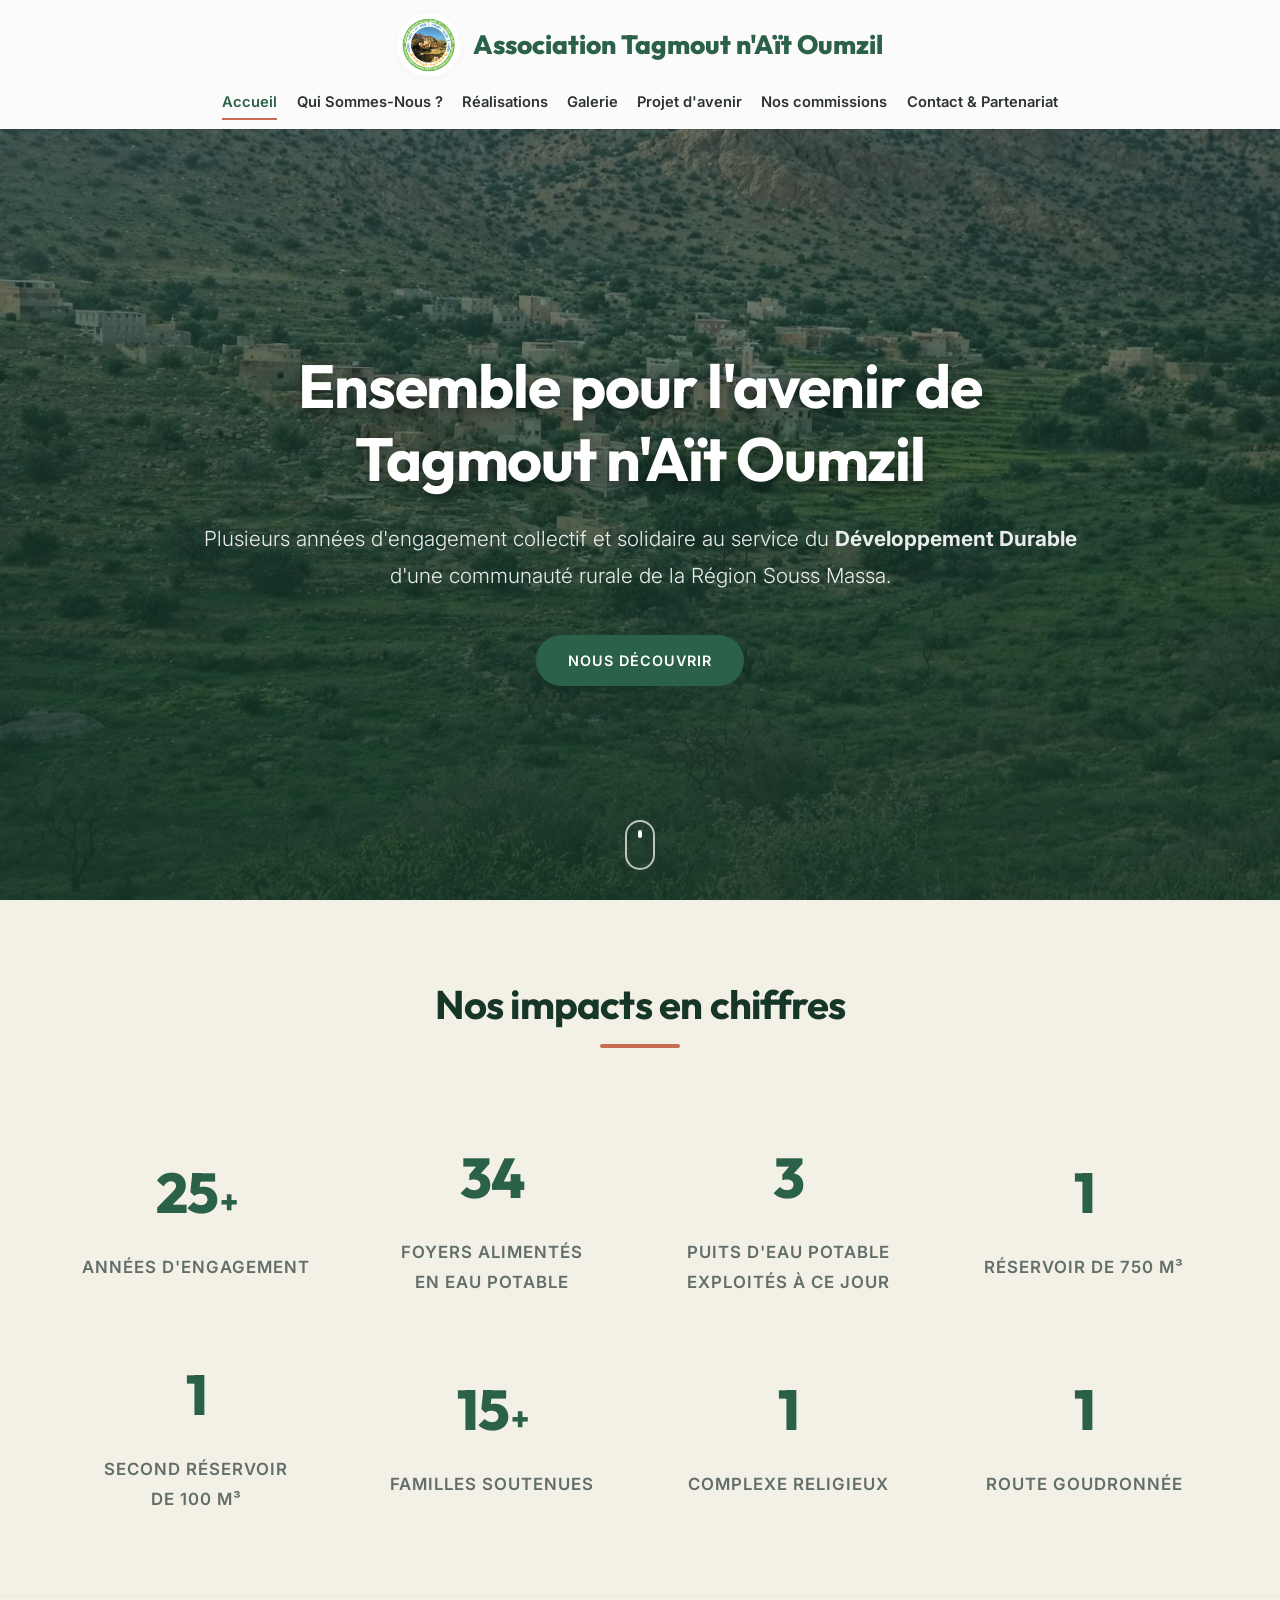
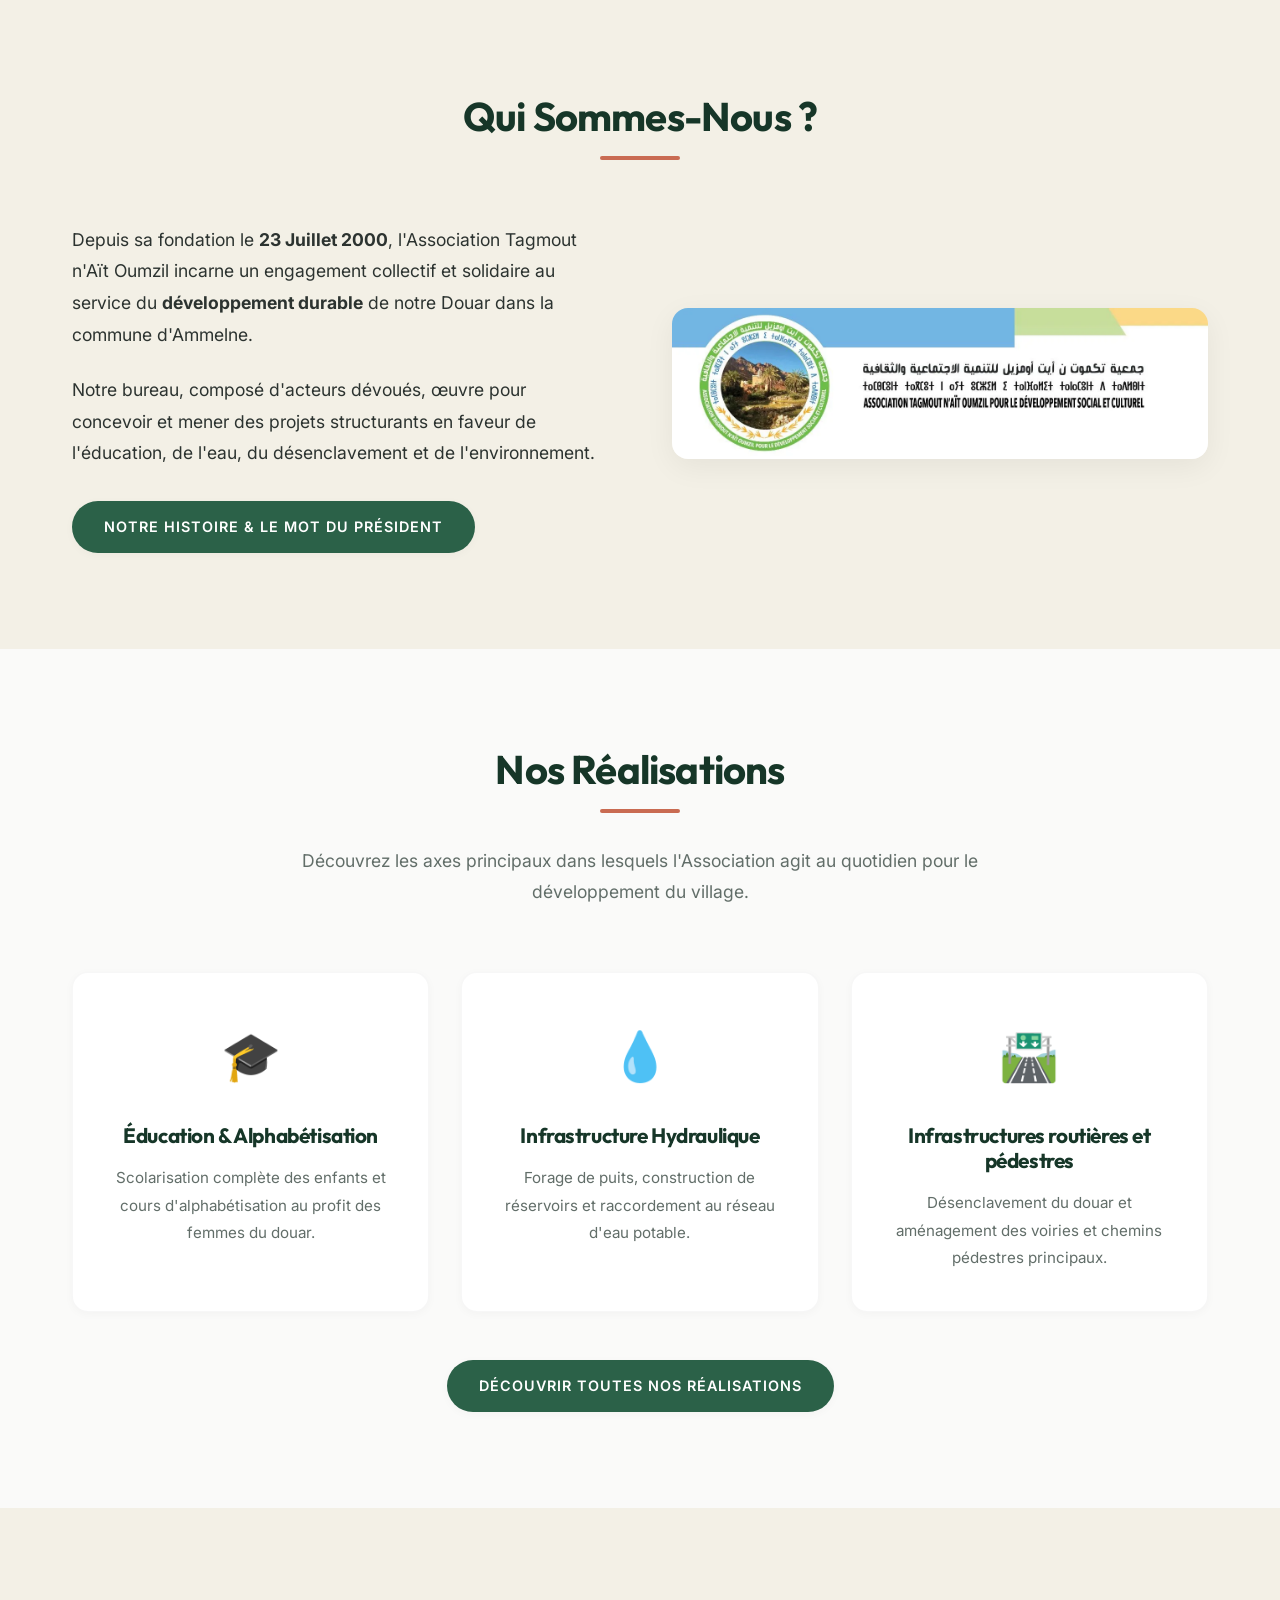
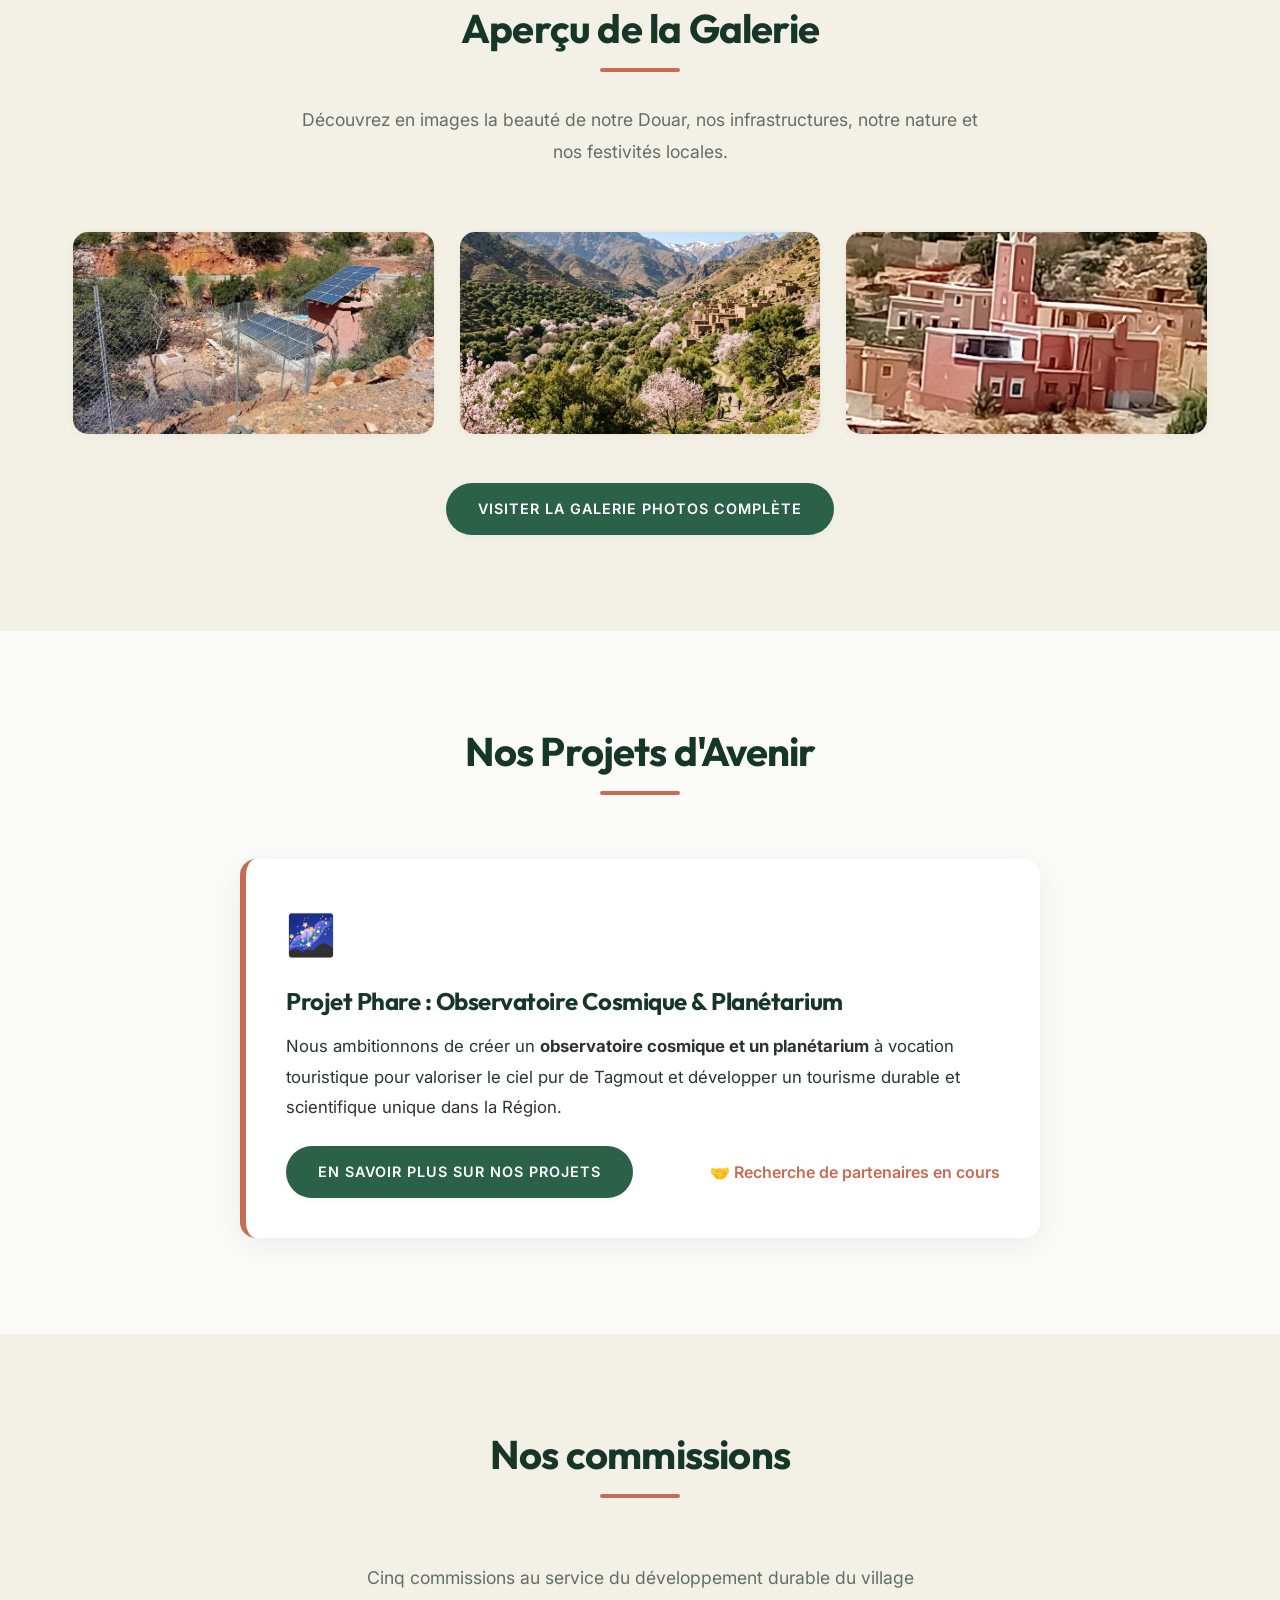
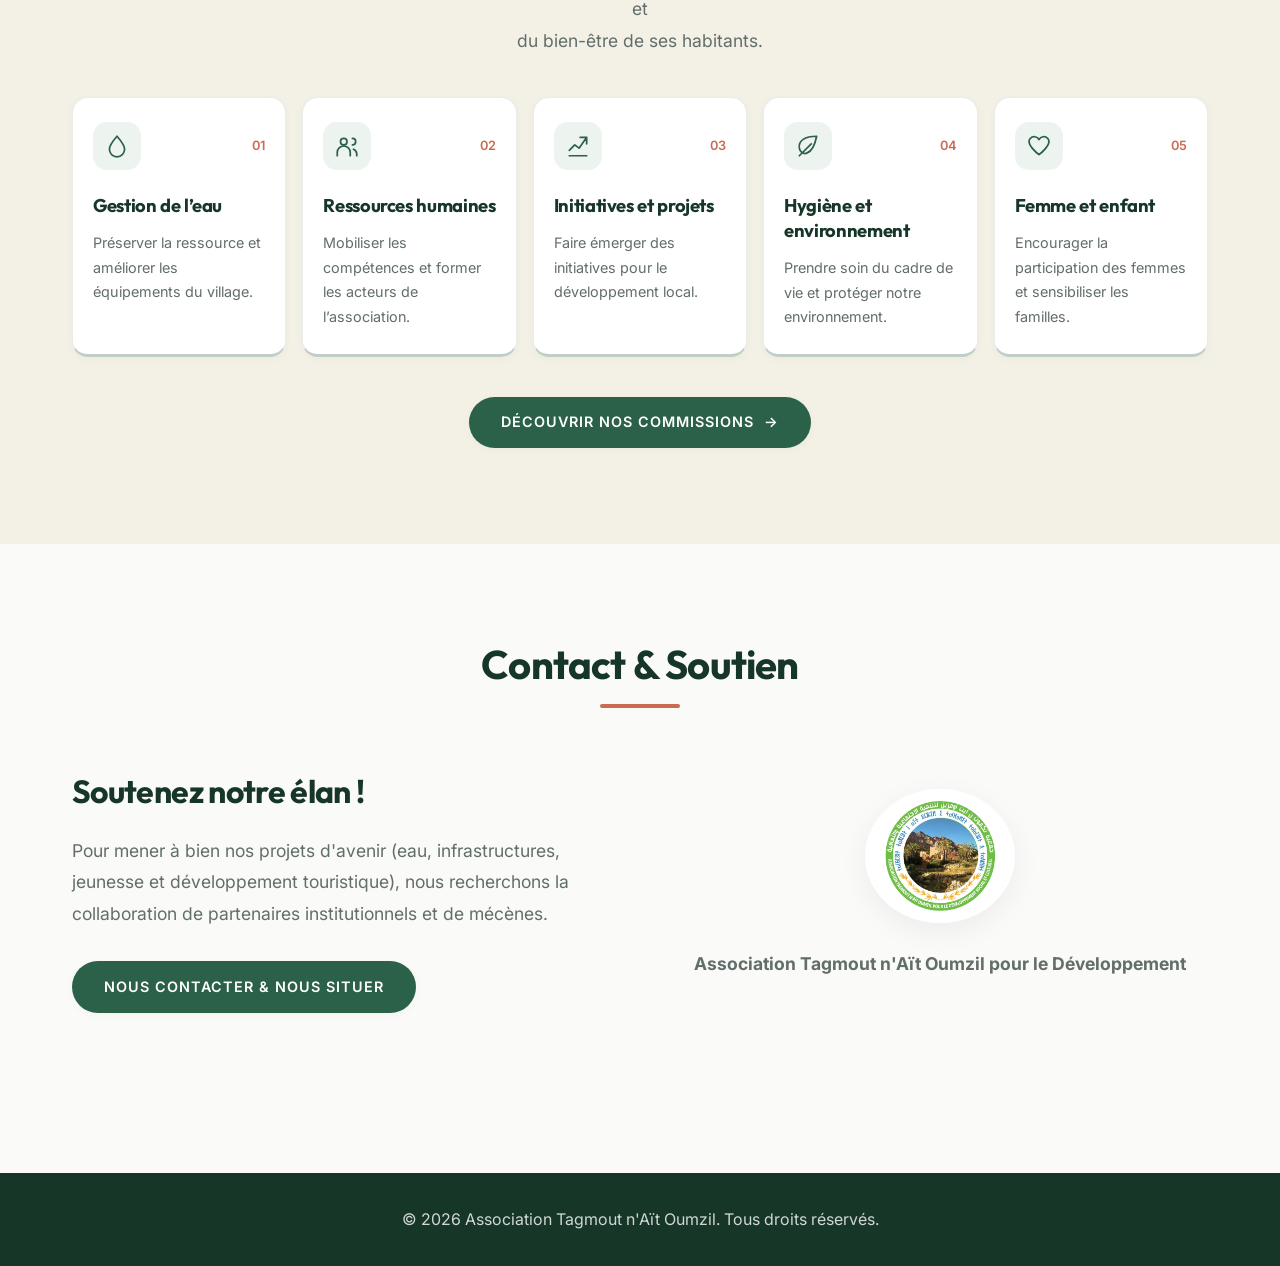
==== index.html @ 01a397a3 "fix: ajuster l'en-tete et corriger les contenus du site" ====
<!DOCTYPE html>
<html lang="fr">
<head>
    <meta charset="UTF-8">
    <meta name="viewport" content="width=device-width, initial-scale=1.0">
    <title>Association Tagmout n'Aït Oumzil - Accueil</title>
    <meta name="description" content="Site officiel de l'Association Tagmout n'Aït Oumzil, dédiée au développement durable, à la solidarité et à l'avenir de notre communauté rurale à Ammelne.">
    <!-- Google Fonts -->
    <link rel="preconnect" href="https://fonts.googleapis.com">
    <link rel="preconnect" href="https://fonts.gstatic.com" crossorigin>
    <link href="https://fonts.googleapis.com/css2?family=Inter:wght@300;400;600;800&family=Outfit:wght@400;700;900&display=swap" rel="stylesheet">
    <!-- Main Stylesheet -->
    <link rel="stylesheet" href="styles.css?v=2.9">
</head>
<body>
    <!-- Navbar -->
    <nav id="navbar">
        <div class="nav-container">
            <a href="index.html" class="logo">
                <img src="images/logo.webp" alt="Logo Association Tagmout n'Aït Oumzil">
                <span>Association Tagmout n'Aït Oumzil</span>
            </a>
            <button type="button" class="menu-toggle" id="mobile-menu" aria-label="Ouvrir le menu" aria-expanded="false" aria-controls="navigation-principale">
                <span class="bar"></span>
                <span class="bar"></span>
                <span class="bar"></span>
            </button>
            <ul class="nav-menu" id="navigation-principale">
                <li><a href="index.html" class="nav-links">Accueil</a></li>
                <li><a href="qui-sommes-nous.html" class="nav-links">Qui Sommes-Nous ?</a></li>
                <li><a href="realisations.html" class="nav-links">Réalisations</a></li>
                <li><a href="galerie.html" class="nav-links">Galerie</a></li>
                <li><a href="projets-d-avenir.html" class="nav-links">Projet d'avenir</a></li>
                <li><a href="commissions-thematiques.html" class="nav-links">Nos commissions</a></li>
                <li><a href="contact.html" class="nav-links">Contact & Partenariat</a></li>
            </ul>
        </div>
    </nav>

    <!-- Hero Section -->
    <header id="accueil" class="hero">
        <div class="hero-bg"></div>
        <div class="hero-overlay"></div>
        <div class="hero-content">
            <h1 class="animate-title">Ensemble pour l'avenir de Tagmout n'Aït Oumzil</h1>
            <p class="hero-subtitle animate-subtitle">Plusieurs années d'engagement collectif et solidaire au service du <strong>Développement Durable</strong> d'une communauté rurale de la Région Souss Massa.</p>
            <div class="hero-buttons animate-btn">
                <a href="qui-sommes-nous.html" class="btn btn-primary btn-glow">Nous Découvrir</a>
            </div>
        </div>
        <div class="scroll-indicator">
            <div class="mouse">
                <div class="wheel"></div>
            </div>
        </div>
    </header>

    <!-- Chiffres Clés Section -->
    <section id="chiffres-cles" class="stats-section">
        <div class="container stats-container">
            <div class="section-title" style="width: 100%; margin-bottom: 2rem;">
                <h2>Nos impacts en chiffres</h2>
                <div class="underline"></div>
            </div>
            <div class="stat-item scroll-reveal">
                <div class="stat-number"><span class="counter" data-target="25">0</span><span class="stat-suffix">+</span></div>
                <p>Années d'engagement</p>
            </div>
            <div class="stat-item scroll-reveal" style="transition-delay: 0.1s;">
                <div class="stat-number"><span class="counter" data-target="34">0</span></div>
                <p>Foyers&nbsp;alimentés<br>en&nbsp;eau&nbsp;potable</p>
            </div>
            <div class="stat-item scroll-reveal" style="transition-delay: 0.2s;">
                <div class="stat-number"><span class="counter" data-target="3">0</span></div>
                <p>Puits d'eau potable<br>exploités à ce jour</p>
            </div>
            <div class="stat-item scroll-reveal" style="transition-delay: 0.3s;">
                <div class="stat-number"><span class="counter" data-target="1">0</span></div>
                <p>Réservoir de 750 m³</p>
            </div>
            <div class="stat-item scroll-reveal" style="transition-delay: 0.35s;">
                <div class="stat-number"><span class="counter" data-target="1">0</span></div>
                <p>Second réservoir<br>de 100 m³</p>
            </div>
            <div class="stat-item scroll-reveal" style="transition-delay: 0.4s;">
                <div class="stat-number"><span class="counter" data-target="15">0</span><span class="stat-suffix">+</span></div>
                <p>Familles soutenues</p>
            </div>
            <div class="stat-item scroll-reveal" style="transition-delay: 0.5s;">
                <div class="stat-number"><span class="counter" data-target="1">0</span></div>
                <p>Complexe religieux</p>
            </div>
            <div class="stat-item scroll-reveal" style="transition-delay: 0.6s;">
                <div class="stat-number"><span class="counter" data-target="1">0</span></div>
                <p>Route goudronnée</p>
            </div>
        </div>
    </section>

    <!-- Aperçu Qui Sommes-Nous -->
    <section class="section light-bg">
        <div class="container">
            <div class="section-title">
                <h2>Qui Sommes-Nous ?</h2>
                <div class="underline"></div>
            </div>
            <div class="about-grid">
                <div class="about-text scroll-reveal">
                    <p>Depuis sa fondation le <strong>23 Juillet 2000</strong>, l'Association Tagmout n'Aït Oumzil incarne un engagement collectif et solidaire au service du <strong>développement durable</strong> de notre Douar dans la commune d'Ammelne.</p>
                    <p>Notre bureau, composé d'acteurs dévoués, œuvre pour concevoir et mener des projets structurants en faveur de l'éducation, de l'eau, du désenclavement et de l'environnement.</p>
                    <div style="margin-top: 2rem;">
                        <a href="qui-sommes-nous.html" class="btn btn-primary">Notre histoire & Le Mot du Président</a>
                    </div>
                </div>
                <div class="about-image scroll-reveal">
                    <img src="images/banniere.webp" alt="Bannière de l'association Tagmout" class="floating-img">
                </div>
            </div>
        </div>
    </section>

    <!-- Aperçu Réalisations -->
    <section class="section">
        <div class="container">
            <div class="section-title">
                <h2>Nos Réalisations</h2>
                <div class="underline"></div>
            </div>
            <p class="section-subtitle">Découvrez les axes principaux dans lesquels l'Association agit au quotidien pour le développement du village.</p>
            
            <div class="cards-grid">
                <div class="card scroll-reveal">
                    <div class="card-icon">🎓</div>
                    <h3>Éducation & Alphabétisation</h3>
                    <p>Scolarisation complète des enfants et cours d'alphabétisation au profit des femmes du douar.</p>
                </div>
                <div class="card scroll-reveal">
                    <div class="card-icon">💧</div>
                    <h3>Infrastructure Hydraulique</h3>
                    <p>Forage de puits, construction de réservoirs et raccordement au réseau d'eau potable.</p>
                </div>
                <div class="card scroll-reveal">
                    <div class="card-icon">🛣️</div>
                    <h3>Infrastructures routières et pédestres</h3>
                    <p>Désenclavement du douar et aménagement des voiries et chemins pédestres principaux.</p>
                </div>
            </div>
            
            <div style="text-align: center; margin-top: 3rem;" class="scroll-reveal">
                <a href="realisations.html" class="btn btn-primary">Découvrir toutes nos réalisations</a>
            </div>
        </div>
    </section>

    <!-- Aperçu Galerie -->
    <section class="section light-bg">
        <div class="container">
            <div class="section-title">
                <h2>Aperçu de la Galerie</h2>
                <div class="underline"></div>
            </div>
            <p class="section-subtitle">Découvrez en images la beauté de notre Douar, nos infrastructures, notre nature et nos festivités locales.</p>
            
            <div style="display: grid; grid-template-columns: repeat(auto-fit, minmax(280px, 1fr)); gap: 1.5rem; margin-bottom: 3rem;">
                <div class="gallery-item scroll-reveal" style="border-radius: var(--border-radius); overflow: hidden; aspect-ratio: 16/9; box-shadow: var(--shadow-sm);">
                    <img src="images/galerie-web/eau/Projet Eau Potable Tizirte/installation-eau-panneaux-solaires-vue-ensemble.jpeg.webp" alt="Installation d’eau et panneaux solaires de Tagmout" style="width: 100%; height: 100%; object-fit: cover;">
                </div>
                <div class="gallery-item scroll-reveal" style="border-radius: var(--border-radius); overflow: hidden; aspect-ratio: 16/9; box-shadow: var(--shadow-sm); transition-delay: 0.1s;">
                    <img src="images/galerie/environnement/1.webp" alt="Plantations" style="width: 100%; height: 100%; object-fit: cover;">
                </div>
                <div class="gallery-item scroll-reveal" style="border-radius: var(--border-radius); overflow: hidden; aspect-ratio: 16/9; box-shadow: var(--shadow-sm); transition-delay: 0.2s;">
                    <img src="images/galerie/religion/Mosquee%20face%201.jpeg" alt="Mosquée" style="width: 100%; height: 100%; object-fit: cover;">
                </div>
            </div>

            <div style="text-align: center;" class="scroll-reveal">
                <a href="galerie.html" class="btn btn-primary">Visiter la galerie photos complète</a>
            </div>
        </div>
    </section>

    <!-- Aperçu Projets d'Avenir -->
    <section class="section">
        <div class="container">
            <div class="section-title">
                <h2>Nos Projets d'Avenir</h2>
                <div class="underline"></div>
            </div>
            
            <!-- Observatoire Highlight -->
            <div class="observatory-card scroll-reveal" style="max-width: 800px; margin: 0 auto; background: var(--white); border-radius: var(--border-radius); padding: 2.5rem; box-shadow: var(--shadow-md); border-left: 6px solid var(--secondary); text-align: left;">
                <div style="font-size: 2.5rem; margin-bottom: 1rem;">🌌</div>
                <h3 style="font-size: 1.5rem; color: var(--primary-dark); margin-bottom: 1rem; font-family: var(--font-heading);">Projet Phare : Observatoire Cosmique & Planétarium</h3>
                <p style="font-size: 1.05rem; line-height: 1.8; color: var(--text-main); margin-bottom: 1.5rem;">
                    Nous ambitionnons de créer un <strong>observatoire cosmique et un planétarium</strong> à vocation touristique pour valoriser le ciel pur de Tagmout et développer un tourisme durable et scientifique unique dans la Région.
                </p>
                <div style="display: flex; justify-content: space-between; align-items: center; flex-wrap: wrap; gap: 1rem;">
                    <a href="projets-d-avenir.html" class="btn btn-primary">En savoir plus sur nos projets</a>
                    <span style="font-weight: 600; color: var(--secondary); display: flex; align-items: center; gap: 0.3rem;">🤝 Recherche de partenaires en cours</span>
                </div>
            </div>
        </div>
    </section>

    <!-- Aperçu des commissions -->
    <section class="section light-bg" id="nos-commissions">
        <div class="container">
            <div class="section-title">
                <h2>Nos commissions</h2>
                <div class="underline"></div>
            </div>
            <p class="section-subtitle commissions-intro">Cinq commissions au service du développement durable du village<br>et<br>du bien-être de ses habitants.</p>
            <ul class="commissions-grid">
                <li class="commission-card">
                    <div class="commission-card-top"><span class="commission-icon"><svg viewBox="0 0 24 24" fill="none" stroke="currentColor" stroke-width="1.6" stroke-linecap="round" stroke-linejoin="round" aria-hidden="true"><path d="M12 3S5 11 5 15a7 7 0 0 0 14 0c0-4-7-12-7-12Z"/></svg></span><span class="commission-number" aria-hidden="true">01</span></div>
                    <h3>Gestion de l’eau</h3>
                    <p>Préserver la ressource et améliorer les équipements du village.</p>
                </li>
                <li class="commission-card">
                    <div class="commission-card-top"><span class="commission-icon"><svg viewBox="0 0 24 24" fill="none" stroke="currentColor" stroke-width="1.6" stroke-linecap="round" stroke-linejoin="round" aria-hidden="true"><path d="M9 5a3 3 0 1 0 0 6 3 3 0 0 0 0-6ZM3 21v-3a6 6 0 0 1 12 0v3M17 5a3 3 0 0 1 0 6M18 15a5 5 0 0 1 3 4v2"/></svg></span><span class="commission-number" aria-hidden="true">02</span></div>
                    <h3>Ressources humaines</h3>
                    <p>Mobiliser les compétences et former les acteurs de l’association.</p>
                </li>
                <li class="commission-card">
                    <div class="commission-card-top"><span class="commission-icon"><svg viewBox="0 0 24 24" fill="none" stroke="currentColor" stroke-width="1.6" stroke-linecap="round" stroke-linejoin="round" aria-hidden="true"><path d="m4 16 5-5 4 3 7-10M14 4h6v6M4 21h16"/></svg></span><span class="commission-number" aria-hidden="true">03</span></div>
                    <h3>Initiatives et projets</h3>
                    <p>Faire émerger des initiatives pour le développement local.</p>
                </li>
                <li class="commission-card">
                    <div class="commission-card-top"><span class="commission-icon"><svg viewBox="0 0 24 24" fill="none" stroke="currentColor" stroke-width="1.6" stroke-linecap="round" stroke-linejoin="round" aria-hidden="true"><path d="M20 3C9 3 3 7 4 14s12 9 16-11ZM4 21 15 10"/></svg></span><span class="commission-number" aria-hidden="true">04</span></div>
                    <h3>Hygiène et environnement</h3>
                    <p>Prendre soin du cadre de vie et protéger notre environnement.</p>
                </li>
                <li class="commission-card">
                    <div class="commission-card-top"><span class="commission-icon"><svg viewBox="0 0 24 24" fill="none" stroke="currentColor" stroke-width="1.6" stroke-linecap="round" stroke-linejoin="round" aria-hidden="true"><path d="M20 5a5 5 0 0 0-8 1 5 5 0 0 0-8-1c-5 5 8 15 8 15S25 10 20 5Z"/></svg></span><span class="commission-number" aria-hidden="true">05</span></div>
                    <h3>Femme et enfant</h3>
                    <p>Encourager la participation des femmes et sensibiliser les familles.</p>
                </li>
            </ul>
            <div class="commissions-action">
                <a href="commissions-thematiques.html" class="btn btn-primary">Découvrir nos commissions <span aria-hidden="true">&nbsp;→</span></a>
            </div>
        </div>
    </section>

    <!-- Appel aux Partenaires / Contact Section -->
    <section class="section">
        <div class="container">
            <div class="section-title">
                <h2>Contact & Soutien</h2>
                <div class="underline"></div>
            </div>
            <div class="contact-grid">
                <div class="contact-message scroll-reveal">
                    <h3>Soutenez notre élan !</h3>
                    <p>Pour mener à bien nos projets d'avenir (eau, infrastructures, jeunesse et développement touristique), nous recherchons la collaboration de partenaires institutionnels et de mécènes.</p>
                    <div style="margin-top: 2rem;">
                        <a href="contact.html" class="btn btn-primary">Nous Contacter & Nous Situer</a>
                    </div>
                </div>
                <div class="contact-message scroll-reveal" style="text-align: center;">
                    <img src="images/logo.webp" alt="Logo" style="max-width: 150px; border-radius: 50%; box-shadow: var(--shadow-md); margin-bottom: 1rem;">
                    <p><strong>Association Tagmout n'Aït Oumzil pour le Développement</strong></p>
                </div>
            </div>
        </div>
    </section>

    <!-- Footer -->
    <footer>
        <div class="container">
            <p>&copy; 2026 Association Tagmout n'Aït Oumzil. Tous droits réservés.</p>
        </div>
    </footer>

    <script src="script.js?v=2.6"></script>
</body>
</html>
---- styles.css ----
/* 
   =============================================
   VARIABLES & GLOBAL STYLES
   =============================================
*/
:root {
    /* Color Palette - Elegant & Earthy */
    --primary: #2b6148;      /* Deep Forest Green */
    --primary-light: #3d8664;
    --primary-dark: #163628;
    --secondary: #c96b52;    /* Refined Terracotta */
    --accent: #dcb375;       /* Muted Gold */
    --bg-color: #fafaf9;     /* Warm, very light gray */
    --bg-light: #f3f0e6;     /* Sophisticated beige */
    --text-main: #2c3330;    /* Dark charcoal */
    --text-muted: #626e69;
    --white: #ffffff;
    
    /* Typography */
    --font-heading: 'Outfit', sans-serif;
    --font-body: 'Inter', sans-serif;
    
    /* Elegant Effects */
    --shadow-sm: 0 2px 10px rgba(0, 0, 0, 0.03);
    --shadow-md: 0 8px 30px rgba(0, 0, 0, 0.06);
    --shadow-lg: 0 15px 40px rgba(0, 0, 0, 0.08);
    --transition: all 0.4s cubic-bezier(0.25, 1, 0.5, 1);
    --border-radius: 16px;
}

* {
    margin: 0;
    padding: 0;
    box-sizing: border-box;
}

html {
    scroll-behavior: smooth;
    font-size: 16px;
}

body {
    font-family: var(--font-body);
    background-color: var(--bg-color);
    color: var(--text-main);
    line-height: 1.8;
    overflow-x: hidden;
}

h1, h2, h3, h4, h5, h6 {
    font-family: var(--font-heading);
    font-weight: 700;
    line-height: 1.2;
    color: var(--primary-dark);
    letter-spacing: -0.02em;
}

a {
    text-decoration: none;
    color: inherit;
}

ul {
    list-style: none;
}

.container {
    max-width: 1200px;
    margin: 0 auto;
    padding: 0 2rem;
}

/* 
   =============================================
   BUTTONS
   =============================================
*/
.btn {
    display: inline-block;
    padding: 0.8rem 2rem;
    border-radius: 50px;
    font-weight: 600;
    text-transform: uppercase;
    letter-spacing: 1px;
    font-size: 0.9rem;
    transition: var(--transition);
    cursor: pointer;
    border: none;
}

.btn-primary {
    background-color: var(--primary);
    color: var(--white);
    box-shadow: var(--shadow-sm);
}

.btn-primary:hover {
    background-color: var(--primary-dark);
    transform: translateY(-2px);
    box-shadow: var(--shadow-md);
}

/* 
   =============================================
   NAVIGATION
   =============================================
*/
#navbar {
    position: fixed;
    top: 0;
    width: 100%;
    background-color: rgba(255, 255, 255, 0.98);
    backdrop-filter: blur(10px);
    -webkit-backdrop-filter: blur(10px);
    z-index: 1000;
    box-shadow: 0 4px 20px rgba(0, 0, 0, 0.05);
    transition: var(--transition);
}

.nav-container {
    max-width: 1400px;
    margin: 0 auto;
    padding: 0.8rem 2rem;
    display: flex;
    justify-content: space-between;
    align-items: center;
}

.logo {
    display: flex;
    align-items: center;
    gap: 0.8rem;
    font-family: var(--font-heading);
    font-size: 1.15rem;
    font-weight: 800;
    color: var(--primary);
    white-space: nowrap;
    text-decoration: none;
}

.logo span {
    white-space: nowrap;
}

.logo img {
    height: 48px;
    width: 48px;
    border-radius: 50%;
    object-fit: cover;
    box-shadow: var(--shadow-sm);
    transition: var(--transition);
    flex-shrink: 0;
}

.logo img:hover {
    transform: scale(1.05);
}

.nav-menu {
    display: flex;
    align-items: center;
    gap: 1.2rem;
    list-style: none;
}

.nav-links {
    font-weight: 600;
    font-size: 0.92rem;
    color: var(--text-main);
    transition: var(--transition);
    position: relative;
    white-space: nowrap;
    padding: 0.3rem 0;
}

.nav-links::after {
    content: '';
    position: absolute;
    width: 0;
    height: 2px;
    bottom: -4px;
    left: 0;
    background-color: var(--secondary);
    transition: var(--transition);
}

.nav-links:hover {
    color: var(--primary);
}

.nav-links:hover::after {
    width: 100%;
}

.menu-toggle {
    background: transparent;
    border: 0;
    padding: 10px;
    flex-shrink: 0;
    display: none;
    flex-direction: column;
    cursor: pointer;
    gap: 5px;
}

.menu-toggle:focus-visible {
    outline: 3px solid var(--primary);
    outline-offset: 3px;
}

.filter-btn[hidden] {
    display: none;
}

.gallery-empty {
    color: var(--white);
    padding: 2rem;
    text-align: center;
}

.bar {
    width: 25px;
    height: 3px;
    background-color: var(--primary-dark);
    transition: var(--transition);
}

/* 
   =============================================
   HERO SECTION
   =============================================
*/
.hero {
    position: relative;
    height: 100vh;
    min-height: 700px;
    display: flex;
    align-items: center;
    justify-content: center;
    text-align: center;
    padding: 0 2rem;
    overflow: hidden;
}

.hero-bg {
    position: absolute;
    top: 0; left: 0; right: 0; bottom: 0;
    background-image: url('images/photos.webp');
    background-size: cover;
    background-position: center;
    background-attachment: fixed;
    z-index: 0;
    transform: scale(1.05);
}

.hero-overlay {
    position: absolute;
    top: 0; left: 0; right: 0; bottom: 0;
    background: linear-gradient(180deg, rgba(22, 54, 40, 0.5) 0%, rgba(22, 54, 40, 0.85) 100%);
    z-index: 1;
}

.hero-content {
    position: relative;
    z-index: 2;
    max-width: 900px;
    color: var(--white);
    padding-top: 50px;
}

.animate-title {
    font-size: 3.8rem;
    color: var(--white);
    margin-bottom: 1.5rem;
    text-shadow: 0 5px 15px rgba(0,0,0,0.5);
    opacity: 0;
    animation: fadeInUp 1s ease 0.2s forwards;
}

.animate-subtitle {
    font-size: 1.3rem;
    margin-bottom: 2.5rem;
    color: rgba(255,255,255,0.9);
    font-weight: 300;
    opacity: 0;
    animation: fadeInUp 1s ease 0.5s forwards;
    line-height: 1.8;
}

.animate-btn {
    opacity: 0;
    animation: fadeInUp 1s ease 0.8s forwards;
}

.btn-glow {
    box-shadow: none;
    position: relative;
    overflow: hidden;
}

.btn-glow::after {
    content: '';
    position: absolute;
    top: -50%; left: -50%; width: 200%; height: 200%;
    background: radial-gradient(circle, rgba(255,255,255,0.1) 0%, transparent 60%);
    opacity: 0;
    transform: scale(0.5);
    transition: transform 0.5s, opacity 0.5s;
}

.btn-glow:hover::after {
    opacity: 1;
    transform: scale(1);
}

.btn-glow:hover {
    box-shadow: var(--shadow-md);
}

/* Scroll Indicator */
.scroll-indicator {
    position: absolute;
    bottom: 30px;
    left: 50%;
    transform: translateX(-50%);
    z-index: 2;
    display: flex;
    flex-direction: column;
    align-items: center;
    opacity: 0;
    animation: fadeIn 1s ease 1.2s forwards;
}

.mouse {
    width: 30px;
    height: 50px;
    border: 2px solid rgba(255,255,255,0.7);
    border-radius: 20px;
    position: relative;
}

.wheel {
    width: 4px;
    height: 8px;
    background-color: var(--white);
    border-radius: 2px;
    position: absolute;
    top: 8px;
    left: 50%;
    transform: translateX(-50%);
    animation: scrollWheel 2s infinite ease-in-out;
}

/* 
   =============================================
   SECTIONS & LAYOUTS
   =============================================
*/
.section {
    padding: 6rem 0;
}

.light-bg {
    background-color: var(--bg-light);
}

.section-title {
    text-align: center;
    margin-bottom: 4rem;
}

.section-title h2 {
    font-size: 2.5rem;
    margin-bottom: 1rem;
}

.underline {
    width: 80px;
    height: 4px;
    background-color: var(--secondary);
    margin: 0 auto;
    border-radius: 2px;
}

.section-subtitle {
    text-align: center;
    max-width: 700px;
    margin: -2rem auto 4rem;
    font-size: 1.1rem;
    color: var(--text-muted);
}

/* About Grid */
.about-grid {
    display: grid;
    grid-template-columns: 1fr 1fr;
    gap: 4rem;
    align-items: center;
}

.about-text p {
    font-size: 1.1rem;
    margin-bottom: 1.5rem;
}

.bureau-info {
    margin-top: 2rem;
    padding: 1.5rem;
    background-color: var(--white);
    border-left: 4px solid var(--primary);
    border-radius: 0 var(--border-radius) var(--border-radius) 0;
    box-shadow: var(--shadow-sm);
}

.about-image img {
    width: 100%;
    border-radius: var(--border-radius);
    box-shadow: var(--shadow-md);
    transition: var(--transition);
}

.about-image img:hover {
    transform: scale(1.02);
    box-shadow: var(--shadow-lg);
}

/* Cards Grid */
.cards-grid {
    display: grid;
    grid-template-columns: repeat(auto-fit, minmax(300px, 1fr));
    gap: 2rem;
}

.card {
    background-color: var(--white);
    padding: 2.5rem 2rem;
    border-radius: var(--border-radius);
    box-shadow: var(--shadow-sm);
    border: 1px solid rgba(0,0,0,0.03);
    text-align: center;
    transition: var(--transition);
    position: relative;
    overflow: hidden;
    z-index: 1;
}

.card::before {
    content: '';
    position: absolute;
    top: 0; left: 0; width: 100%; height: 0;
    background-color: var(--primary-light);
    z-index: -1;
    transition: var(--transition);
    opacity: 0.05;
}

.card:hover {
    transform: translateY(-4px);
    box-shadow: var(--shadow-md);
    border-color: rgba(43, 97, 72, 0.1);
}

.card-icon {
    font-size: 3rem;
    margin-bottom: 1.5rem;
}

.card h3 {
    font-size: 1.3rem;
    margin-bottom: 1rem;
}

.card p {
    color: var(--text-muted);
    font-size: 0.95rem;
}

.card ul {
    text-align: left;
    margin-top: 1rem;
    padding-left: 0;
    list-style: none;
}

.card li {
    color: var(--text-muted);
    font-size: 0.95rem;
    margin-bottom: 0.8rem;
    position: relative;
    padding-left: 1.4rem;
    line-height: 1.6;
}

.card li::before {
    content: "•";
    color: var(--primary);
    font-weight: bold;
    font-size: 1.2rem;
    position: absolute;
    left: 0;
    top: -2px;
}

/* Accordion */
.accordion {
    max-width: 800px;
    margin: 0 auto;
}

.accordion-item {
    background-color: var(--white);
    margin-bottom: 1rem;
    border-radius: var(--border-radius);
    box-shadow: var(--shadow-sm);
    border: 1px solid rgba(0,0,0,0.03);
    overflow: hidden;
    transition: var(--transition);
}

.accordion-item:hover {
    transform: translateY(-2px);
    box-shadow: var(--shadow-md);
}

.accordion-header {
    width: 100%;
    text-align: left;
    padding: 1.5rem 2rem;
    font-size: 1.2rem;
    font-weight: 600;
    font-family: var(--font-heading);
    color: var(--primary-dark);
    background-color: transparent;
    border: none;
    cursor: pointer;
    display: flex;
    justify-content: space-between;
    align-items: center;
    transition: var(--transition);
}

.accordion-header:hover {
    color: var(--secondary);
}

.accordion-header::after {
    content: '+';
    font-size: 1.5rem;
    transition: var(--transition);
}

.accordion-header.active::after {
    content: '−';
    color: var(--secondary);
}

.accordion-content {
    max-height: 0;
    overflow: hidden;
    transition: max-height 0.3s ease-out;
    background-color: #fafafa;
}

.accordion-content ul {
    padding: 0 2rem 1.5rem 3rem;
    list-style-type: disc;
    color: var(--text-muted);
}

.accordion-content li {
    margin-bottom: 0.5rem;
}

/* Contact */
.contact-grid {
    display: grid;
    grid-template-columns: 1fr 1fr;
    gap: 4rem;
    align-items: center;
    margin-bottom: 4rem;
}

.contact-message h3 {
    font-size: 2rem;
    margin-bottom: 1.5rem;
}

.contact-message p {
    font-size: 1.1rem;
    margin-bottom: 1rem;
    color: var(--text-muted);
}

.contact-cards {
    display: flex;
    flex-direction: column;
    gap: 1.5rem;
}

.contact-card {
    background-color: var(--white);
    padding: 2rem;
    border-radius: var(--border-radius);
    border-left: 4px solid var(--primary);
    box-shadow: var(--shadow-sm);
    transition: var(--transition);
}

.contact-card:hover {
    transform: translateY(-2px);
    box-shadow: var(--shadow-md);
}

.contact-card h4 {
    color: var(--primary);
    margin-bottom: 0.5rem;
}

.contact-card .name {
    font-weight: 700;
    font-size: 1.2rem;
    margin-bottom: 1rem;
}

.contact-card p {
    margin-bottom: 0.5rem;
    display: flex;
    align-items: center;
    gap: 0.5rem;
}

.contact-card a {
    color: var(--primary);
    transition: var(--transition);
}

.contact-card a:hover {
    color: var(--secondary);
    text-decoration: underline;
}

.visite-cards-container {
    display: flex;
    flex-direction: column;
    gap: 3.5rem;
    margin-top: 2rem;
}

.visite-member {
    text-align: center;
}

.visite-member h3 {
    font-size: 1.4rem;
    color: var(--primary-dark);
    margin-bottom: 1.5rem;
    position: relative;
    display: inline-block;
    padding-bottom: 0.5rem;
}

.visite-member h3::after {
    content: '';
    position: absolute;
    bottom: 0;
    left: 25%;
    width: 50%;
    height: 2px;
    background-color: var(--accent);
}

.visite-cards {
    display: flex;
    justify-content: center;
    gap: 2.5rem;
    flex-wrap: wrap;
}

.visite-card-wrapper {
    display: flex;
    flex-direction: column;
    align-items: center;
    gap: 0.8rem;
}

.card-lang {
    font-size: 0.8rem;
    text-transform: uppercase;
    font-weight: 700;
    color: var(--secondary);
    letter-spacing: 1px;
    background: rgba(0, 0, 0, 0.05);
    padding: 0.3rem 0.8rem;
    border-radius: 50px;
}

.visite-img {
    max-width: 100%;
    width: 350px;
    border-radius: var(--border-radius);
    box-shadow: var(--shadow-md);
    transition: var(--transition);
}

/* Chiffres Clés Section */
.stats-section {
    background-color: var(--bg-light);
    padding: 5rem 0;
    border-bottom: 1px solid rgba(0,0,0,0.03);
}

.stats-container {
    display: flex;
    justify-content: space-around;
    align-items: center;
    flex-wrap: wrap;
    gap: 3rem;
    text-align: center;
}

.stat-item {
    flex: 1;
    min-width: 200px;
}

.stat-number {
    font-size: 3.5rem;
    font-weight: 800;
    font-family: var(--font-heading);
    margin-bottom: 0.5rem;
    color: var(--primary);
    display: flex;
    align-items: baseline;
    justify-content: center;
    letter-spacing: -1px;
}

.stat-suffix {
    font-size: 2rem;
    margin-left: 2px;
}

.stat-item p {
    font-size: 1.05rem;
    text-transform: uppercase;
    letter-spacing: 1px;
    color: var(--text-muted);
    font-weight: 600;
}

/* Commission overview on the home page */
#nos-commissions .commissions-intro {
    max-width: 760px;
    margin: 0 auto 2.5rem;
    text-align: center;
}

.commissions-grid {
    display: grid;
    grid-template-columns: repeat(5, minmax(0, 1fr));
    gap: 1rem;
}

.commission-card {
    padding: 1.5rem 1.25rem;
    background: var(--white);
    border: 1px solid rgba(43, 97, 72, 0.1);
    border-radius: var(--border-radius);
    box-shadow: var(--shadow-sm);
    border-bottom: 3px solid rgba(43, 97, 72, 0.3);
}

.commission-card-top {
    display: flex;
    align-items: center;
    justify-content: space-between;
    margin-bottom: 1.5rem;
}

.commission-icon {
    display: grid;
    place-items: center;
    width: 48px;
    height: 48px;
    border-radius: 14px;
    background: #edf4ef;
    color: var(--primary);
}

.commission-icon svg { width: 26px; height: 26px; }
.commission-number { color: var(--secondary); font-size: 0.8rem; font-weight: 600; }
.commission-card h3 { font-size: 1.15rem; line-height: 1.35; margin-bottom: 0.8rem; }
.commission-card p { font-size: 0.9rem; line-height: 1.7; color: var(--text-muted); }
.commissions-action { margin-top: 2.5rem; text-align: center; }
.commissions-action .btn { white-space: normal; }

@media (max-width: 1050px) {
    .commissions-grid { grid-template-columns: repeat(6, minmax(0, 1fr)); }
    .commission-card { grid-column: span 2; }
    .commission-card:nth-last-child(-n+2) { grid-column: span 3; }
}

@media (max-width: 600px) {
    .commissions-grid { grid-template-columns: 1fr; }
    .commission-card, .commission-card:nth-last-child(-n+2) { grid-column: auto; }
    .commission-card { padding: 1.5rem; }
    .commission-card-top { margin-bottom: 1rem; }
}

/* Galerie Section */
.gallery-filters {
    display: flex;
    justify-content: center;
    align-items: center;
    flex-wrap: wrap;
    gap: 0.8rem;
    margin-bottom: 2.5rem;
}

.filter-btn {
    background-color: var(--white);
    color: var(--text-main);
    border: 1px solid rgba(0, 0, 0, 0.08);
    padding: 0.6rem 1.4rem;
    border-radius: 30px;
    font-family: var(--font-body);
    font-size: 0.95rem;
    font-weight: 600;
    cursor: pointer;
    transition: var(--transition);
    box-shadow: var(--shadow-sm);
}

.filter-btn:hover {
    background-color: var(--bg-light);
    color: var(--primary);
    transform: translateY(-2px);
}

.filter-btn.active {
    background-color: var(--primary);
    color: var(--white);
    border-color: var(--primary);
    box-shadow: var(--shadow-md);
}

.gallery-projects {
    padding: 1.5rem;
    background: var(--bg-light);
    border-radius: 16px;
    margin-bottom: 1.5rem;
    text-align: center;
}

.gallery-projects[hidden] {
    display: none;
}

.gallery-projects h2 {
    font-size: 1.2rem;
    margin-bottom: 1rem;
}

.gallery-projects .gallery-filters {
    margin-bottom: 0;
}

.gallery-album-label {
    text-align: center;
    font-weight: 600;
    color: var(--primary);
}

.project-filter-btn:focus-visible {
    outline: 3px solid var(--primary);
    outline-offset: 3px;
}

.gallery-grid {
    display: grid;
    grid-template-columns: repeat(auto-fit, minmax(300px, 1fr));
    gap: 2rem;
    margin-top: 1rem;
}

.gallery-item {
    position: relative;
    border-radius: var(--border-radius);
    overflow: hidden;
    box-shadow: var(--shadow-sm);
    aspect-ratio: 16/9;
    cursor: pointer;
    border: 1px solid rgba(0,0,0,0.03);
    transition: transform 0.4s ease, opacity 0.4s ease;
}

.gallery-item img {
    width: 100%;
    height: 100%;
    object-fit: cover;
    transition: transform 0.6s cubic-bezier(0.25, 1, 0.5, 1);
}

.gallery-overlay {
    position: absolute;
    bottom: 0;
    left: 0;
    width: 100%;
    padding: 2rem 1.5rem 1.5rem;
    background: linear-gradient(to top, rgba(22, 54, 40, 0.9), transparent);
    color: white;
    opacity: 0;
    transform: translateY(10px);
    transition: all 0.4s ease;
    display: flex;
    align-items: flex-end;
}

.gallery-overlay span {
    font-family: var(--font-heading);
    font-size: 1.3rem;
    font-weight: 600;
    letter-spacing: 0.5px;
}

.gallery-item:hover img {
    transform: scale(1.05);
}

.gallery-item:hover .gallery-overlay {
    opacity: 1;
    transform: translateY(0);
}

.visite-img:hover {
    transform: translateY(-2px) scale(1.02);
    box-shadow: var(--shadow-md);
}

/* Footer */
footer {
    background-color: var(--primary-dark);
    color: var(--white);
    text-align: center;
    padding: 2rem 0;
}

footer p {
    opacity: 0.8;
}

/* 
   =============================================
   ANIMATIONS & RESPONSIVE
   =============================================
*/
@keyframes fadeInDown {
    from { opacity: 0; transform: translateY(-30px); }
    to { opacity: 1; transform: translateY(0); }
}

.scroll-reveal {
    opacity: 0;
    transform: translateY(30px);
    transition: all 0.8s ease;
}

.scroll-reveal.visible {
    opacity: 1;
    transform: translateY(0);
}

/* Media Queries */
@media screen and (max-width: 992px) {
    .about-grid, .contact-grid {
        grid-template-columns: 1fr;
        gap: 2rem;
    }
    .hero-content h1 {
        font-size: 2.8rem;
    }
}

@media screen and (max-width: 900px) {
    .nav-container {
        gap: 1rem;
    }

    .logo {
        min-width: 0;
        white-space: normal;
    }

    .logo span {
        white-space: normal;
        overflow-wrap: anywhere;
        line-height: 1.35;
    }

    .nav-menu {
        position: absolute;
        top: 100%;
        left: -100%;
        visibility: hidden;
        width: 100%;
        flex-direction: column;
        background-color: rgba(255, 255, 255, 0.98);
        text-align: center;
        transition: 0.3s;
        box-shadow: var(--shadow-md);
        padding: 2rem 0;
        gap: 1.5rem;
        max-height: calc(100dvh - 100%);
        overflow-y: auto;
        overscroll-behavior: contain;
    }

    .nav-menu li {
        width: 100%;
    }

    .nav-menu .nav-links {
        display: block;
        padding: 0.65rem 1rem;
        white-space: normal;
    }
    
    .nav-menu.active {
        left: 0;
        visibility: visible;
    }
    
    .menu-toggle {
        display: flex;
        width: 44px;
        height: 44px;
        align-items: center;
        justify-content: center;
    }
    
    .menu-toggle.is-active .bar:nth-child(2) {
        opacity: 0;
    }
    .menu-toggle.is-active .bar:nth-child(1) {
        transform: translateY(8px) rotate(45deg);
    }
    .menu-toggle.is-active .bar:nth-child(3) {
        transform: translateY(-8px) rotate(-45deg);
    }
    
    .hero-content h1 {
        font-size: 2.2rem;
    }
    
    .section {
        padding: 4rem 0;
    }
}

@media screen and (max-width: 600px) {
    .nav-container {
        padding: 0.75rem 1rem;
        gap: 0.75rem;
    }

    .logo {
        gap: 0.625rem;
        font-size: 1rem;
    }

    .logo img {
        width: 40px;
        height: 40px;
    }

    .nav-menu {
        padding: 0.75rem 0;
        gap: 0.25rem;
    }
}

@keyframes scrollWheel {
    0% { top: 8px; opacity: 1; }
    50% { top: 20px; opacity: 0; }
    100% { top: 8px; opacity: 0; }
}

@keyframes fadeInUp {
    from { opacity: 0; transform: translateY(30px); }
    to { opacity: 1; transform: translateY(0); }
}

@keyframes fadeIn {
    from { opacity: 0; }
    to { opacity: 1; }
}

/* President Section Styling */
.president-card {
    background-color: var(--white);
    border-radius: var(--border-radius);
    padding: 3.5rem 3rem;
    box-shadow: var(--shadow-md);
    border-left: 6px solid var(--secondary);
    position: relative;
    overflow: hidden;
    margin-top: 1rem;
}

.president-badge {
    display: flex;
    align-items: center;
    gap: 1.5rem;
    margin-bottom: 2rem;
    padding-bottom: 1.5rem;
    border-bottom: 1px solid rgba(0,0,0,0.06);
}

.president-avatar {
    width: 90px;
    height: 90px;
    border-radius: 50%;
    background-color: var(--bg-light);
    display: flex;
    align-items: center;
    justify-content: center;
    font-size: 2.5rem;
    box-shadow: var(--shadow-sm);
    border: 2px solid var(--accent);
    overflow: hidden;
    flex-shrink: 0; /* Prevents the circle from squishing on smaller layouts */
}

.president-avatar img {
    width: 100%;
    height: 100%;
    object-fit: cover;
    object-position: center top;
}

.president-titles h3 {
    font-size: 1.5rem;
    color: var(--primary-dark);
    margin-bottom: 0.2rem;
}

.president-titles p {
    color: var(--secondary);
    font-weight: 600;
    font-size: 0.95rem;
    text-transform: uppercase;
    letter-spacing: 1px;
}

.president-text p {
    font-size: 1.05rem;
    line-height: 1.9;
    color: var(--text-main);
    margin-bottom: 1.5rem;
}

.president-text p:last-child {
    margin-bottom: 0;
    font-weight: 500;
    color: var(--primary-dark);
    background: rgba(43, 97, 72, 0.04);
    padding: 1.2rem 1.5rem;
    border-radius: 12px;
    border-left: 3px solid var(--primary);
}

/* Floating Image */
.floating-img {
    animation: float 6s ease-in-out infinite;
}

@keyframes float {
    0% { transform: translateY(0px); }
    50% { transform: translateY(-15px); }
    100% { transform: translateY(0px); }
}

/* Page Header for Inner Pages */
.page-header {
    position: relative;
    padding: 10rem 2rem 5rem;
    background-image: url('images/photos.webp');
    background-size: cover;
    background-position: center;
    text-align: center;
    color: var(--white);
    margin-bottom: 2rem;
}

.page-header::before {
    content: '';
    position: absolute;
    top: 0; left: 0; right: 0; bottom: 0;
    background: linear-gradient(180deg, rgba(22, 54, 40, 0.6) 0%, rgba(22, 54, 40, 0.9) 100%);
    z-index: 1;
}

.page-header-content {
    position: relative;
    z-index: 2;
    max-width: 800px;
    margin: 0 auto;
}

.page-header h1 {
    font-size: 2.8rem;
    color: var(--white);
    margin-bottom: 0.5rem;
    text-shadow: 0 2px 10px rgba(0, 0, 0, 0.3);
}

.page-header p {
    font-size: 1.1rem;
    color: rgba(255, 255, 255, 0.9);
    font-weight: 300;
}

/* Active Nav Link Styling */
.nav-links.active {
    color: var(--primary);
}

.nav-links.active::after {
    width: 100%;
    background-color: var(--secondary);
}

/* Observatory card style in stylesheet */
.observatory-card {
    transition: var(--transition);
}

.observatory-card:hover {
    transform: translateY(-4px);
    box-shadow: var(--shadow-lg);
}

/* Inner Page Specific Layout Adjustments */
.inner-page-section {
    padding: 4rem 0;
}

/* --- Lightbox Visionneuse --- */
.lightbox {
    display: none; /* Hidden by default */
    position: fixed;
    z-index: 2000; /* On top of navigation */
    padding-top: 100px;
    left: 0;
    top: 0;
    width: 100%;
    height: 100%;
    overflow: auto;
    background-color: rgba(0, 0, 0, 0.95);
    backdrop-filter: blur(8px);
    align-items: center;
    justify-content: center;
    flex-direction: column;
}

/* Show states */
.lightbox.active {
    display: flex;
}

/* Lightbox Close Button */
.lightbox-close {
    position: absolute;
    top: 30px;
    right: 40px;
    color: #f1f1f1;
    font-size: 60px;
    font-weight: 300;
    transition: var(--transition);
    cursor: pointer;
    z-index: 2010;
    line-height: 1;
}

.lightbox-close:hover {
    color: var(--secondary);
    transform: scale(1.1) rotate(90deg);
}

/* Lightbox Content (Image) */
.lightbox-content {
    margin: auto;
    display: block;
    max-width: 85%;
    max-height: 75vh;
    border-radius: var(--border-radius);
    box-shadow: 0 10px 40px rgba(0,0,0,0.5);
    border: 3px solid rgba(255, 255, 255, 0.08);
    transform: scale(0.95);
    opacity: 0;
    transition: transform 0.4s cubic-bezier(0.25, 1, 0.5, 1), opacity 0.4s ease;
}

.lightbox.active .lightbox-content {
    transform: scale(1);
    opacity: 1;
}

/* Lightbox Caption */
.lightbox-caption {
    margin: 1.5rem auto 0;
    width: 80%;
    max-width: 700px;
    text-align: center;
    color: #ccc;
    font-size: 1.15rem;
    font-family: var(--font-heading);
    letter-spacing: 0.5px;
    opacity: 0;
    transition: opacity 0.4s ease 0.2s;
}

.lightbox.active .lightbox-caption {
    opacity: 1;
}

/* Responsive adjustments */
@media only screen and (max-width: 768px) {
    .lightbox-content {
        max-width: 95%;
        max-height: 65vh;
    }
    .lightbox-close {
        top: 20px;
        right: 25px;
        font-size: 45px;
    }
}

/* Lightbox Nav Arrows */
.lightbox-prev, .lightbox-next {
    position: absolute;
    top: 50%;
    transform: translateY(-50%);
    color: #f1f1f1;
    font-size: 50px;
    font-weight: bold;
    transition: var(--transition);
    cursor: pointer;
    z-index: 2010;
    user-select: none;
    padding: 1.5rem;
}

.lightbox-prev {
    left: 20px;
}

.lightbox-next {
    right: 20px;
}

.lightbox-prev:hover, .lightbox-next:hover {
    color: var(--secondary);
    transform: translateY(-50%) scale(1.1);
}

@media only screen and (max-width: 768px) {
    .lightbox-prev, .lightbox-next {
        font-size: 35px;
        padding: 0.8rem;
    }
    .lightbox-prev {
        left: 5px;
    }
    .lightbox-next {
        right: 5px;
    }
}

/* --- Single Gallery Slideshow Component --- */
.gallery-slideshow-container {
    width: 100%;
    margin: 2rem auto 4rem;
    background: var(--white);
    border-radius: var(--border-radius);
    padding: 3rem;
    box-shadow: var(--shadow-md);
    border: 1px solid rgba(0,0,0,0.03);
}

.slideshow-wrapper {
    position: relative;
    width: 100%;
    max-width: 850px;
    margin: 0 auto;
    aspect-ratio: 16/9;
    border-radius: var(--border-radius);
    overflow: hidden;
    box-shadow: var(--shadow-lg);
    border: 4px solid var(--white);
    background-color: var(--primary-dark);
}

.slideshow-container {
    position: relative;
    width: 100%;
    height: 100%;
}

.slide {
    position: absolute;
    top: 0;
    left: 0;
    width: 100%;
    height: 100%;
    opacity: 0;
    transition: opacity 0.8s ease-in-out;
}

.slide.active {
    opacity: 1;
}

.slide img {
    width: 100%;
    height: 100%;
    object-fit: cover;
    cursor: pointer;
    transition: transform 0.6s var(--transition);
}

.slide img:hover {
    transform: scale(1.04);
}

.slide .gallery-overlay {
    /* Kept hidden but available for Lightbox */
    display: none;
}

/* Prev/Next Navigation Arrows */
.slide-nav {
    position: absolute;
    top: 50%;
    transform: translateY(-50%);
    background: rgba(0,0,0,0.45);
    color: var(--white);
    border: none;
    width: 48px;
    height: 48px;
    border-radius: 50%;
    font-size: 1.25rem;
    cursor: pointer;
    display: flex;
    align-items: center;
    justify-content: center;
    transition: var(--transition);
    z-index: 10;
}

.slide-nav:hover {
    background: var(--accent);
    color: var(--white);
    transform: translateY(-50%) scale(1.1);
}

.slide-nav.prev {
    left: 1.25rem;
}

.slide-nav.next {
    right: 1.25rem;
}

/* Dots Navigation */
.slide-dots {
    position: absolute;
    bottom: 1.25rem;
    left: 50%;
    transform: translateX(-50%);
    display: flex;
    gap: 0.6rem;
    width: max-content;
    max-width: calc(100% - 2rem);
    flex-wrap: wrap;
    justify-content: center;
    z-index: 10;
}

.slide-dot {
    flex-shrink: 0;
    width: 11px;
    height: 11px;
    border-radius: 50%;
    background: rgba(255,255,255,0.4);
    border: 1px solid rgba(0,0,0,0.1);
    cursor: pointer;
    transition: var(--transition);
    padding: 0;
}

.slide-dot.active {
    background: var(--accent);
    transform: scale(1.3);
    box-shadow: 0 0 8px var(--accent);
}

@media only screen and (max-width: 768px) {
    .gallery-slideshow-container {
        padding: 1.5rem;
        margin-top: 1rem;
    }
    
    .slideshow-wrapper {
        border-width: 2px;
    }
    
    .slide-nav {
        width: 38px;
        height: 38px;
        font-size: 1rem;
    }
    
    .slide-nav.prev {
        left: 0.75rem;
    }
    
    .slide-nav.next {
        right: 0.75rem;
    }
}

/* Logo and association name on the first row, navigation on the second. */
.nav-container {
    flex-direction: column;
    justify-content: center;
    gap: 0.65rem;
}
.logo {
    font-size: 1.65rem;
}
.logo img {
    width: 64px;
    height: 64px;
}
.nav-menu {
    justify-content: center;
    width: 100%;
}
.hero-content {
    padding-top: 145px;
}
html {
    scroll-padding-top: 150px;
}
@media screen and (max-width: 900px) {
    .logo {
        font-size: clamp(0.8rem, 3.1vw, 1.65rem);
        gap: 0.5rem;
    }
    .logo span {
        white-space: nowrap;
        overflow-wrap: normal;
    }
    .logo img {
        width: clamp(36px, 7vw, 64px);
        height: clamp(36px, 7vw, 64px);
    }
}
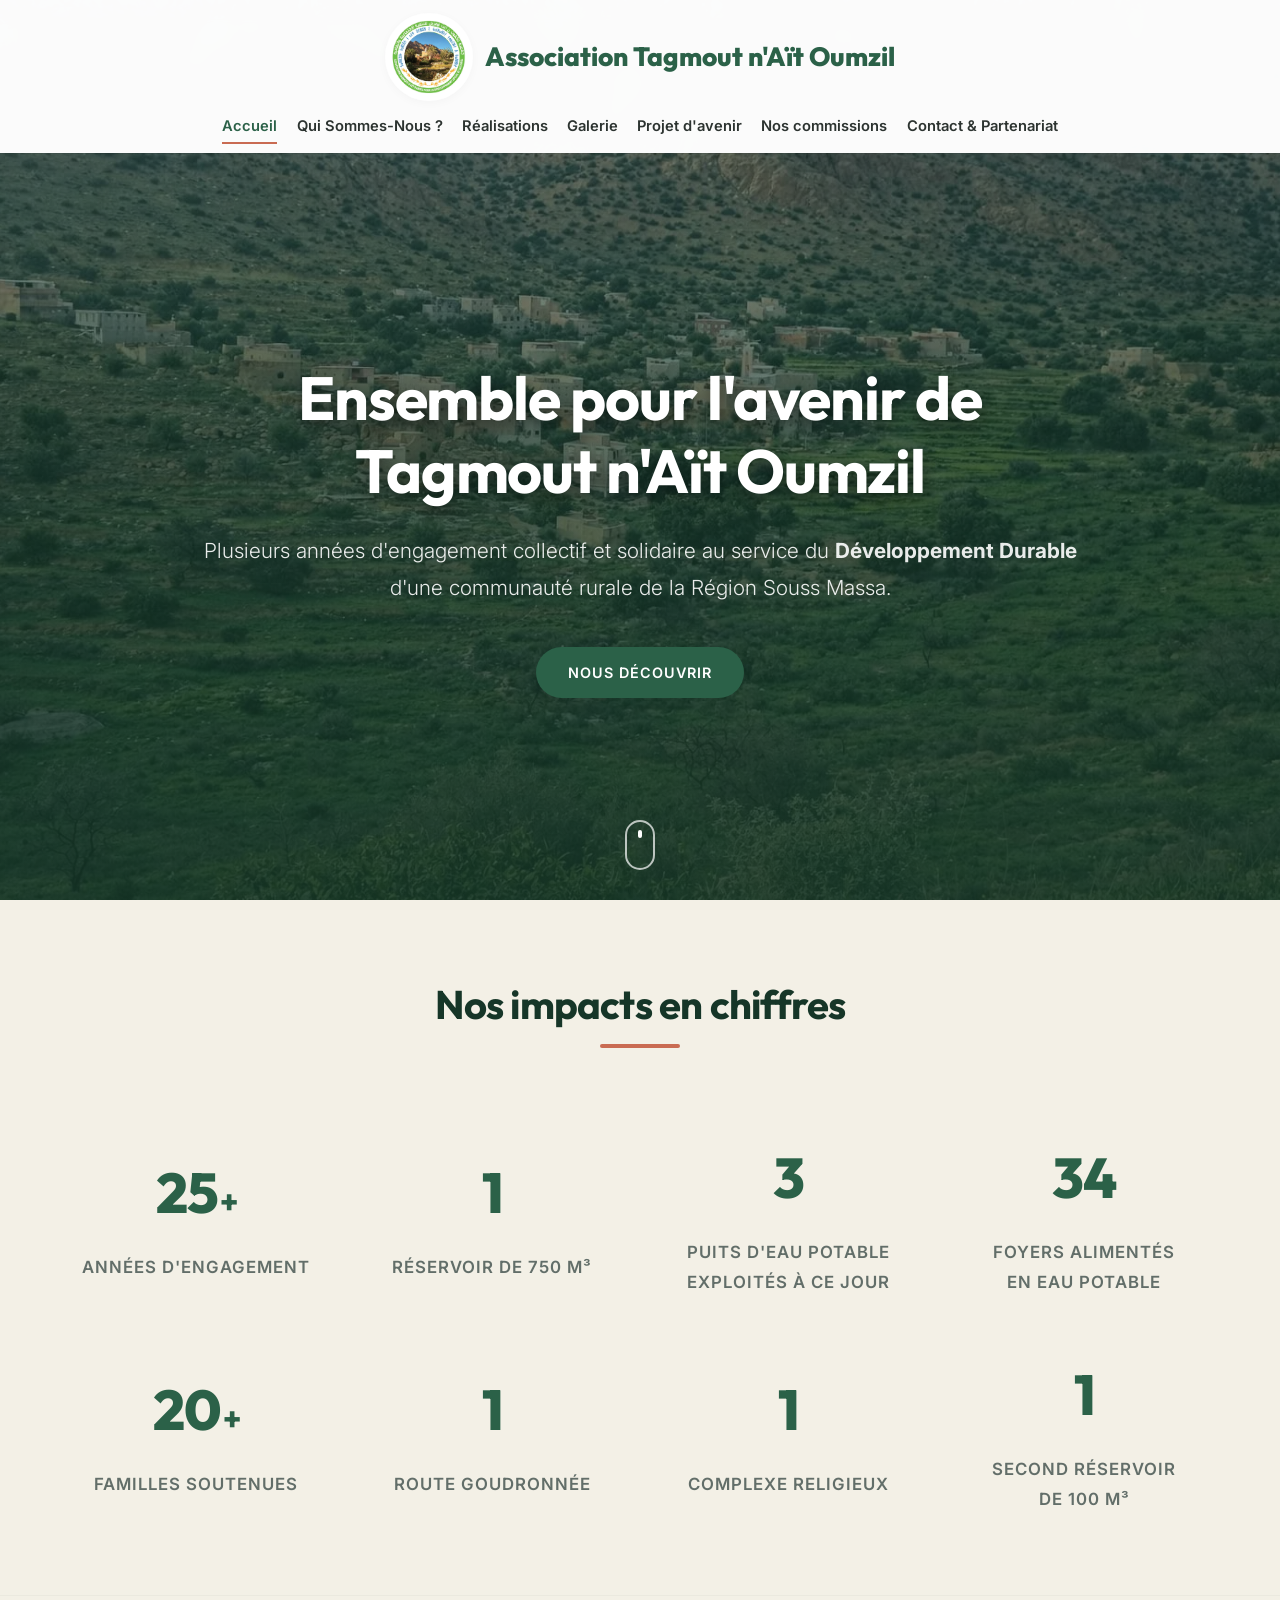
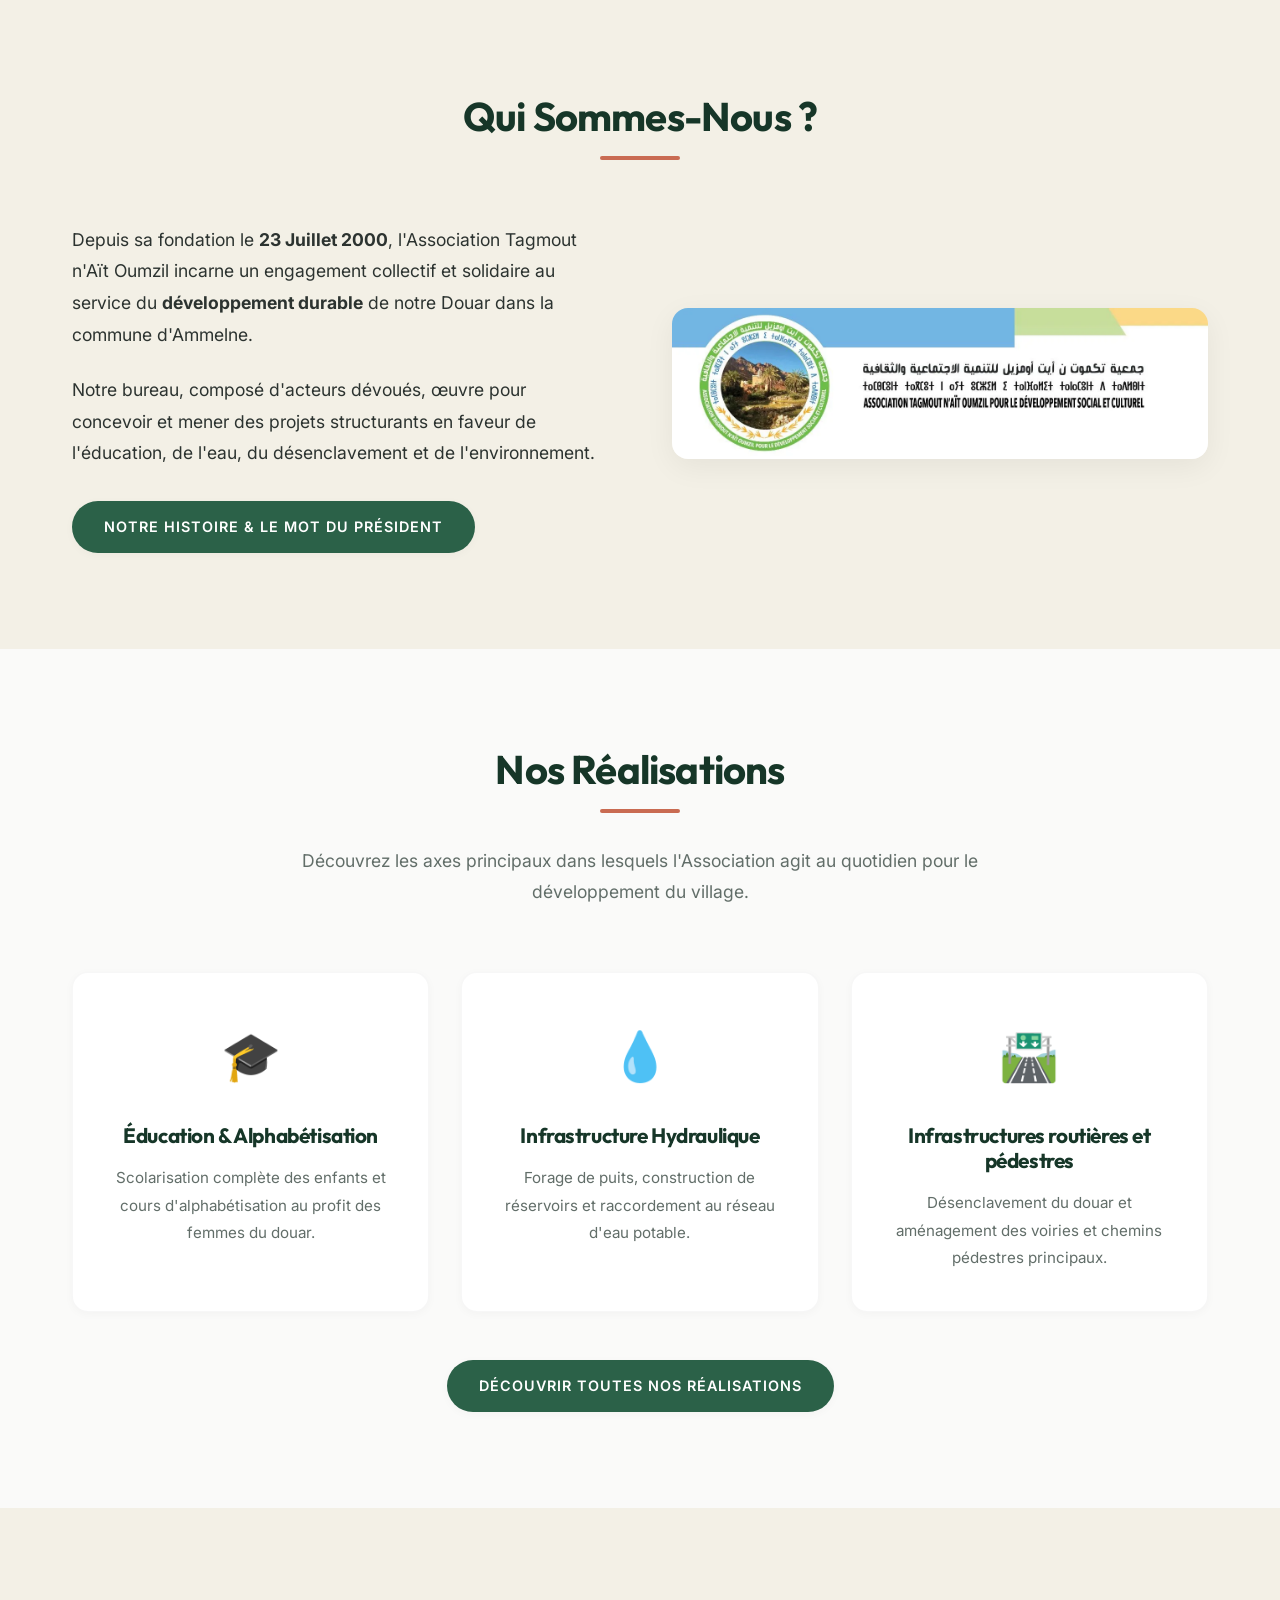
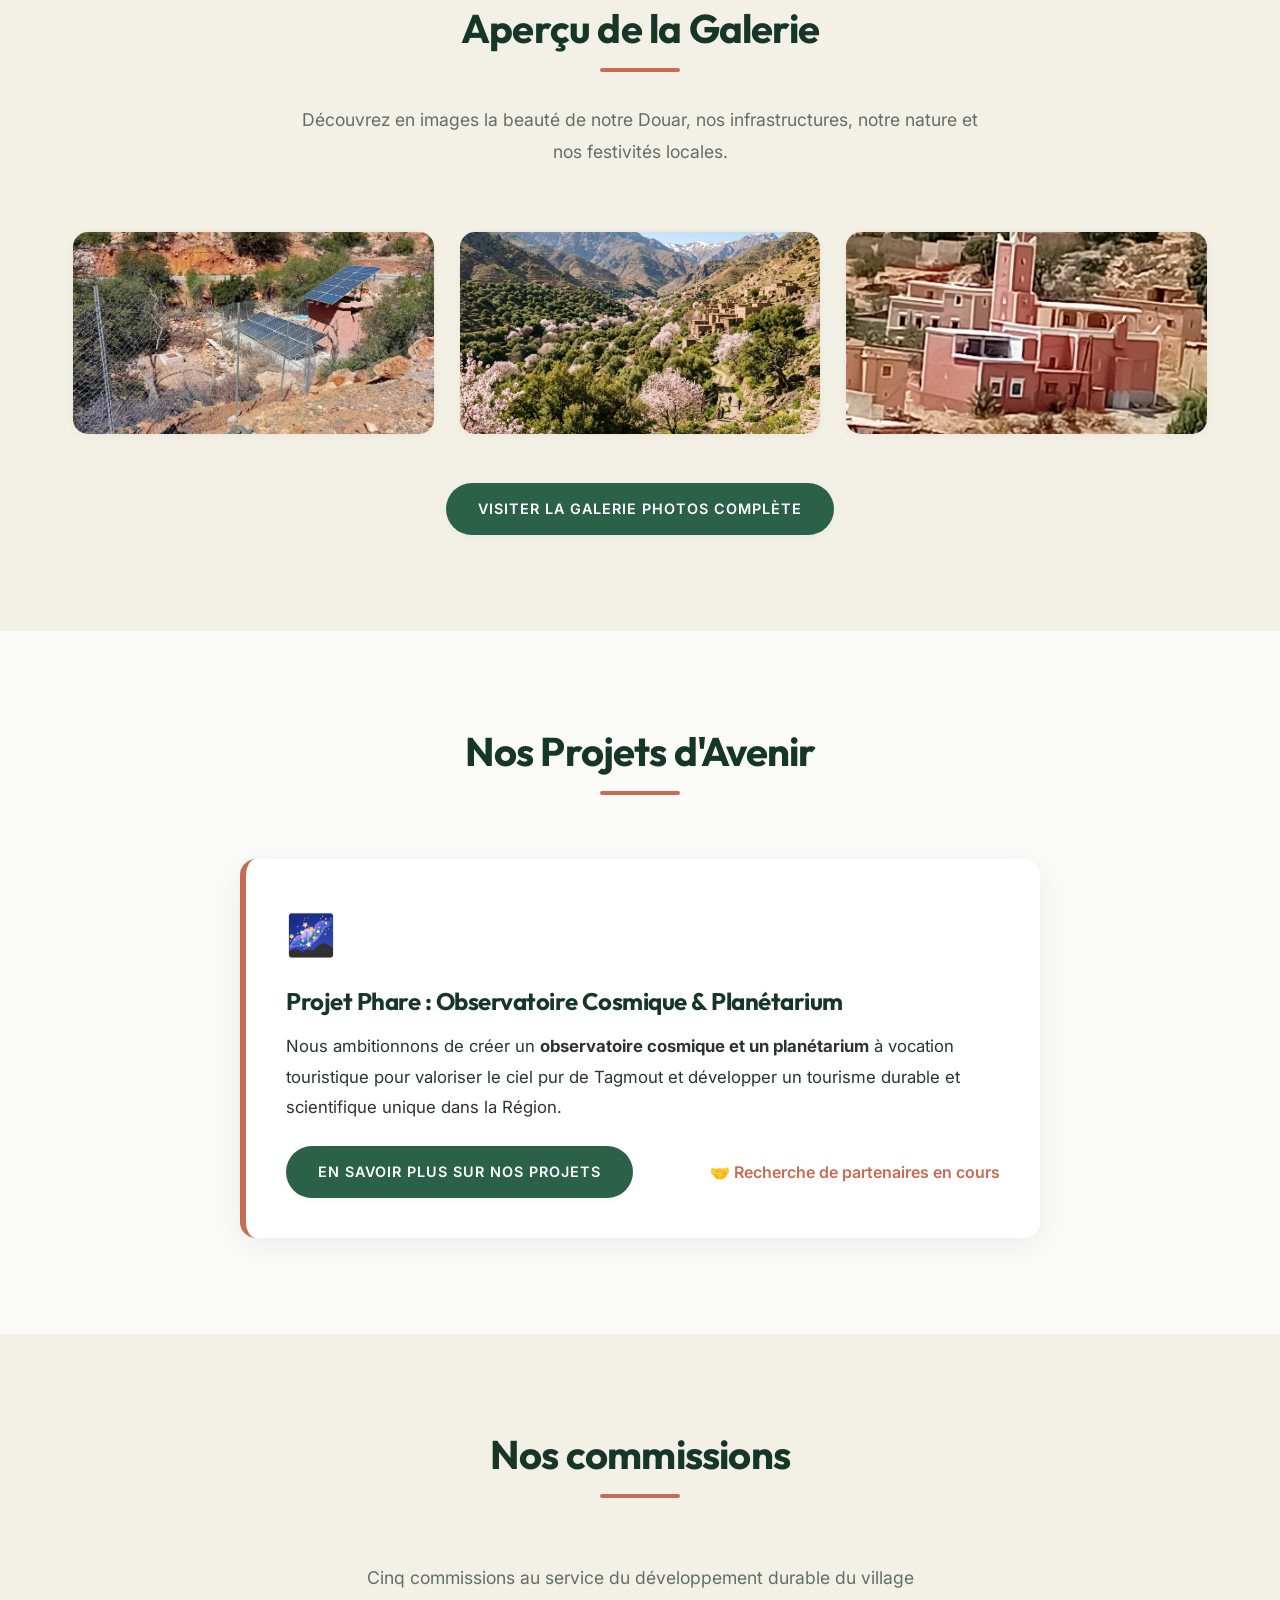
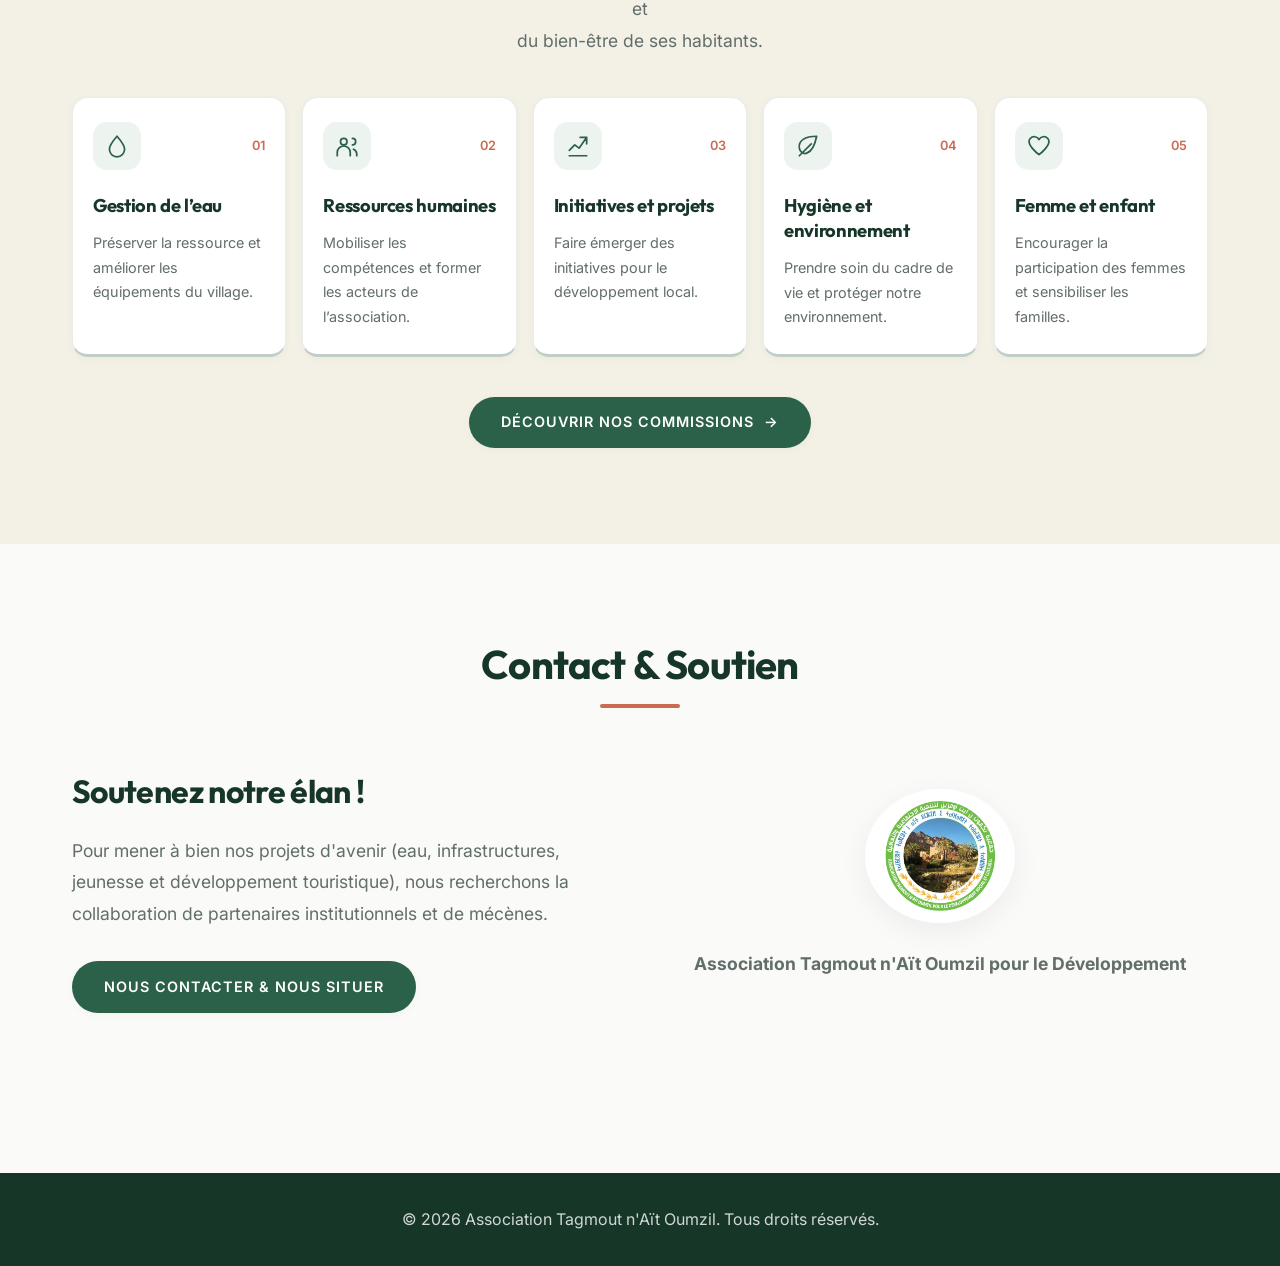
==== commit 9b470c06: "feat: agrandir le logo et reorganiser les chiffres cles" ====
--- a/index.html
+++ b/index.html
@@ -2,7 +2,7 @@
 <html lang="fr">
 <head>
     <meta charset="UTF-8">
-    <meta name="viewport" content="width=device-width, initial-scale=1.0">
+    <meta name="viewport" content="width=device-width, initial-scale=5.0">
     <title>Association Tagmout n'Aït Oumzil - Accueil</title>
     <meta name="description" content="Site officiel de l'Association Tagmout n'Aït Oumzil, dédiée au développement durable, à la solidarité et à l'avenir de notre communauté rurale à Ammelne.">
     <!-- Google Fonts -->
@@ -10,7 +10,7 @@
     <link rel="preconnect" href="https://fonts.gstatic.com" crossorigin>
     <link href="https://fonts.googleapis.com/css2?family=Inter:wght@300;400;600;800&family=Outfit:wght@400;700;900&display=swap" rel="stylesheet">
     <!-- Main Stylesheet -->
-    <link rel="stylesheet" href="styles.css?v=2.9">
+    <link rel="stylesheet" href="styles.css?v=2.10">
 </head>
 <body>
     <!-- Navbar -->
@@ -67,32 +67,32 @@
                 <p>Années d'engagement</p>
             </div>
             <div class="stat-item scroll-reveal" style="transition-delay: 0.1s;">
-                <div class="stat-number"><span class="counter" data-target="34">0</span></div>
-                <p>Foyers&nbsp;alimentés<br>en&nbsp;eau&nbsp;potable</p>
+                <div class="stat-number"><span class="counter" data-target="1">0</span></div>
+                <p>Réservoir de 750 m³</p>
             </div>
             <div class="stat-item scroll-reveal" style="transition-delay: 0.2s;">
                 <div class="stat-number"><span class="counter" data-target="3">0</span></div>
                 <p>Puits d'eau potable<br>exploités à ce jour</p>
             </div>
             <div class="stat-item scroll-reveal" style="transition-delay: 0.3s;">
-                <div class="stat-number"><span class="counter" data-target="1">0</span></div>
-                <p>Réservoir de 750 m³</p>
-            </div>
-            <div class="stat-item scroll-reveal" style="transition-delay: 0.35s;">
+                <div class="stat-number"><span class="counter" data-target="34">0</span></div>
+                <p>Foyers&nbsp;alimentés<br>en&nbsp;eau&nbsp;potable</p>
+            </div>
+            <div class="stat-item scroll-reveal" style="transition-delay: 0.4s;">
+                <div class="stat-number"><span class="counter" data-target="20">0</span><span class="stat-suffix">+</span></div>
+                <p>Familles soutenues</p>
+            </div>
+            <div class="stat-item scroll-reveal" style="transition-delay: 0.5s;">
+                <div class="stat-number"><span class="counter" data-target="1">0</span></div>
+                <p>Route goudronnée</p>
+            </div>
+            <div class="stat-item scroll-reveal" style="transition-delay: 0.6s;">
+                <div class="stat-number"><span class="counter" data-target="1">0</span></div>
+                <p>Complexe religieux</p>
+            </div>
+            <div class="stat-item scroll-reveal" style="transition-delay: 0.7s;">
                 <div class="stat-number"><span class="counter" data-target="1">0</span></div>
                 <p>Second réservoir<br>de 100 m³</p>
-            </div>
-            <div class="stat-item scroll-reveal" style="transition-delay: 0.4s;">
-                <div class="stat-number"><span class="counter" data-target="15">0</span><span class="stat-suffix">+</span></div>
-                <p>Familles soutenues</p>
-            </div>
-            <div class="stat-item scroll-reveal" style="transition-delay: 0.5s;">
-                <div class="stat-number"><span class="counter" data-target="1">0</span></div>
-                <p>Complexe religieux</p>
-            </div>
-            <div class="stat-item scroll-reveal" style="transition-delay: 0.6s;">
-                <div class="stat-number"><span class="counter" data-target="1">0</span></div>
-                <p>Route goudronnée</p>
             </div>
         </div>
     </section>
--- a/styles.css
+++ b/styles.css
@@ -1541,18 +1541,18 @@
     font-size: 1.65rem;
 }
 .logo img {
-    width: 64px;
-    height: 64px;
+    width: 88px;
+    height: 88px;
 }
 .nav-menu {
     justify-content: center;
     width: 100%;
 }
 .hero-content {
-    padding-top: 145px;
+    padding-top: 169px;
 }
 html {
-    scroll-padding-top: 150px;
+    scroll-padding-top: 174px;
 }
 @media screen and (max-width: 900px) {
     .logo {
@@ -1564,7 +1564,7 @@
         overflow-wrap: normal;
     }
     .logo img {
-        width: clamp(36px, 7vw, 64px);
-        height: clamp(36px, 7vw, 64px);
-    }
-}
+        width: clamp(48px, 9vw, 88px);
+        height: clamp(48px, 9vw, 88px);
+    }
+}
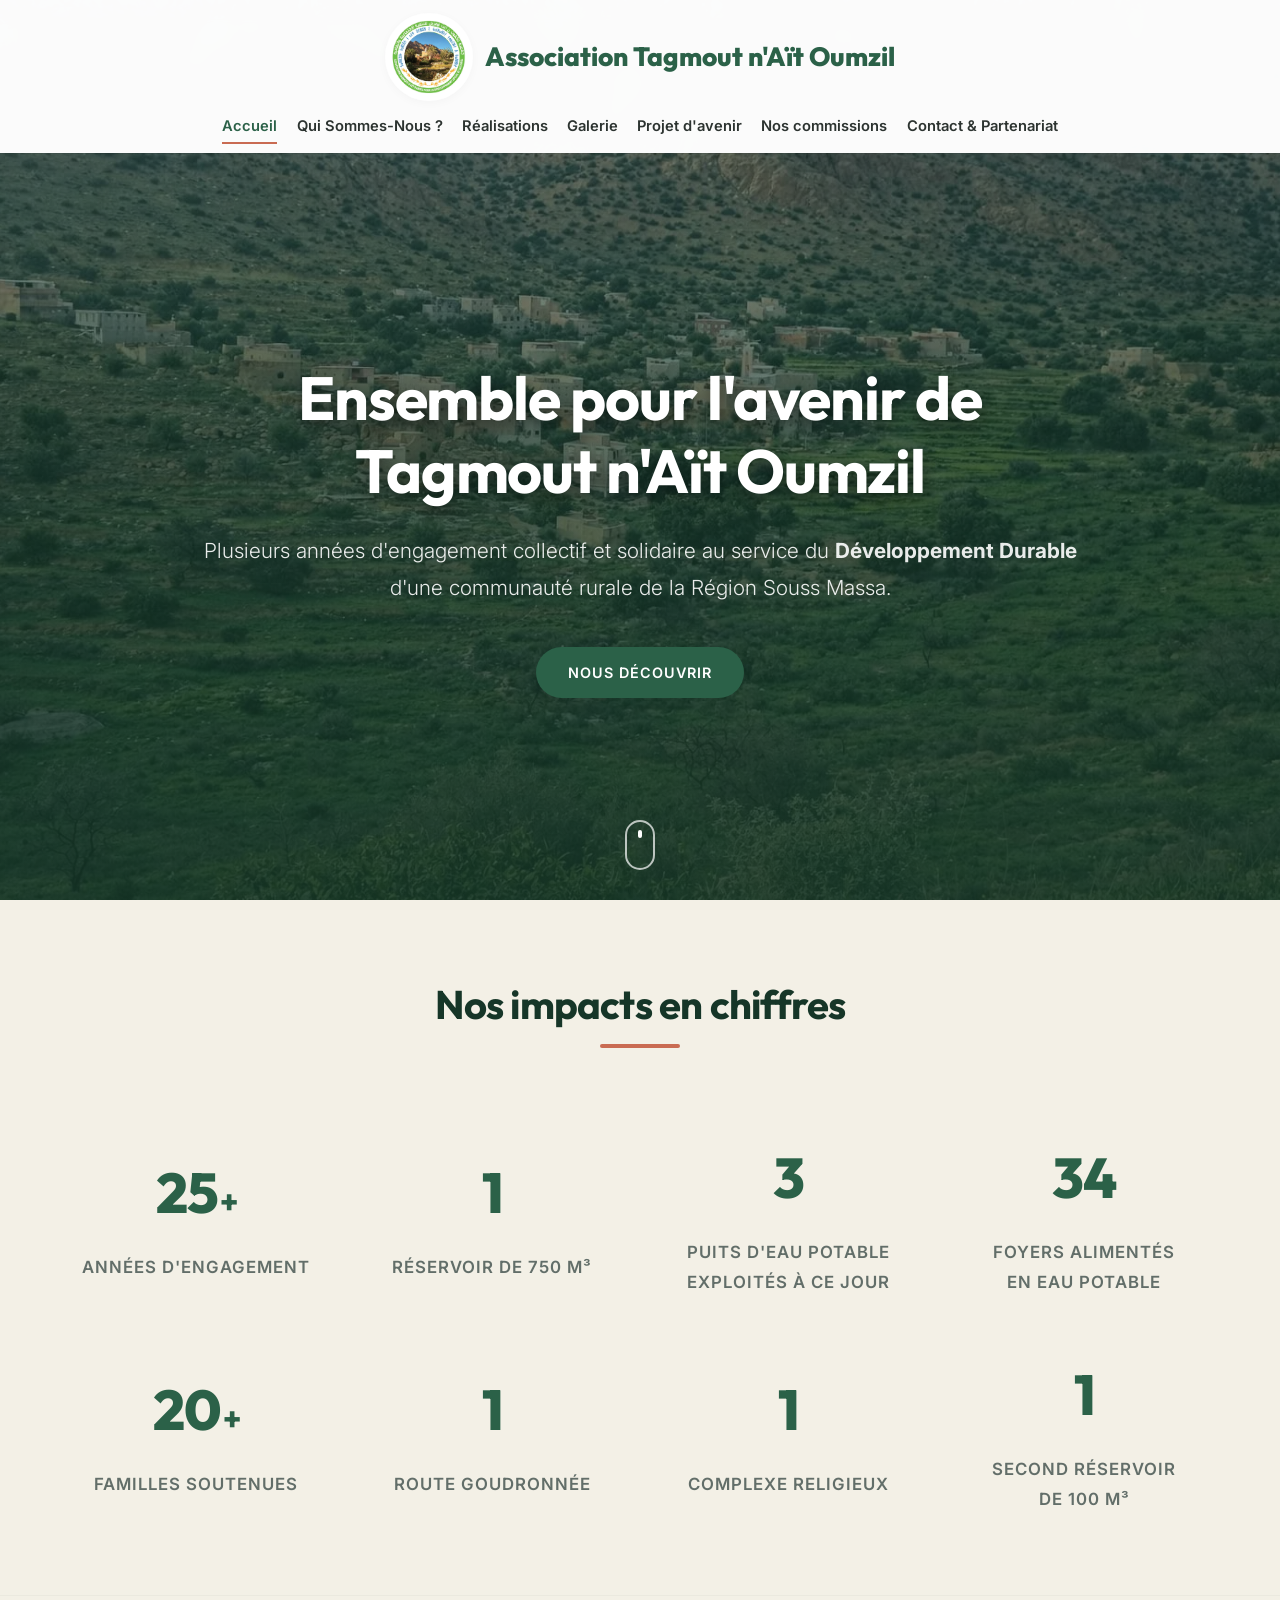
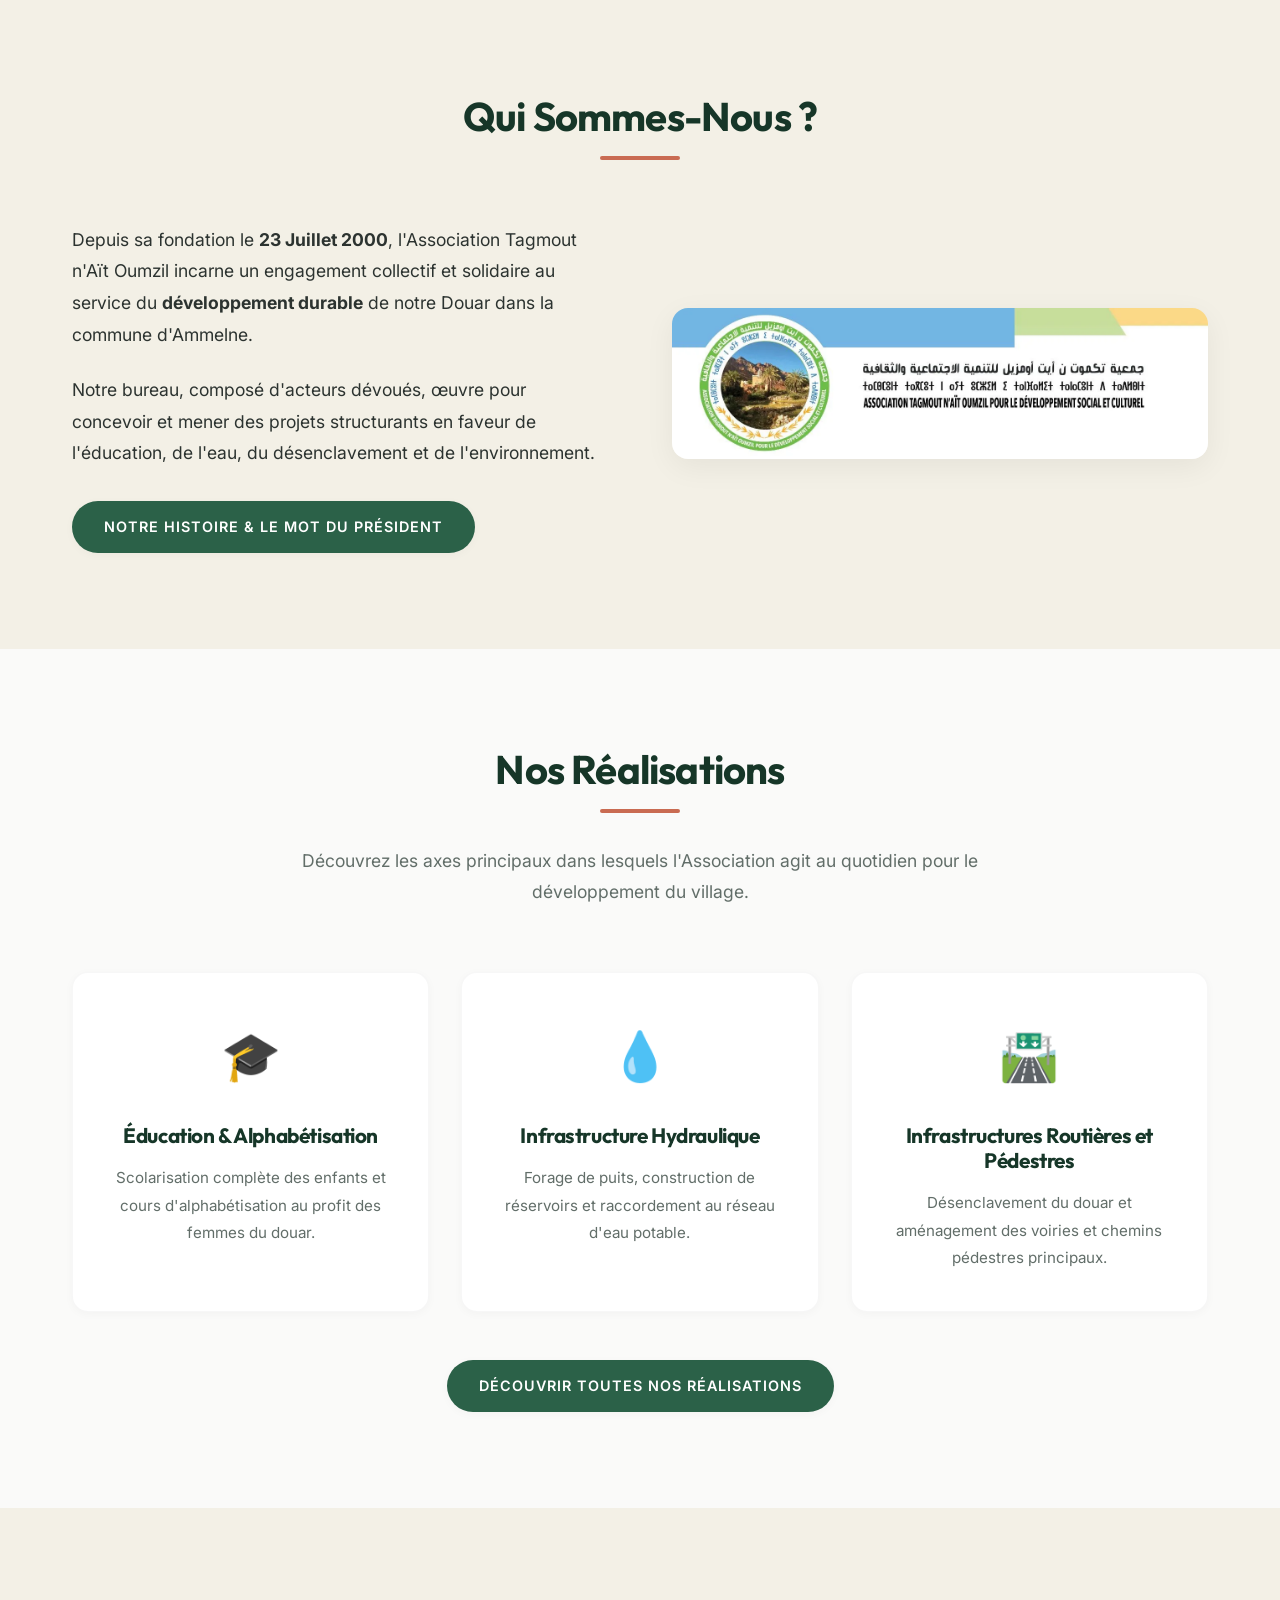
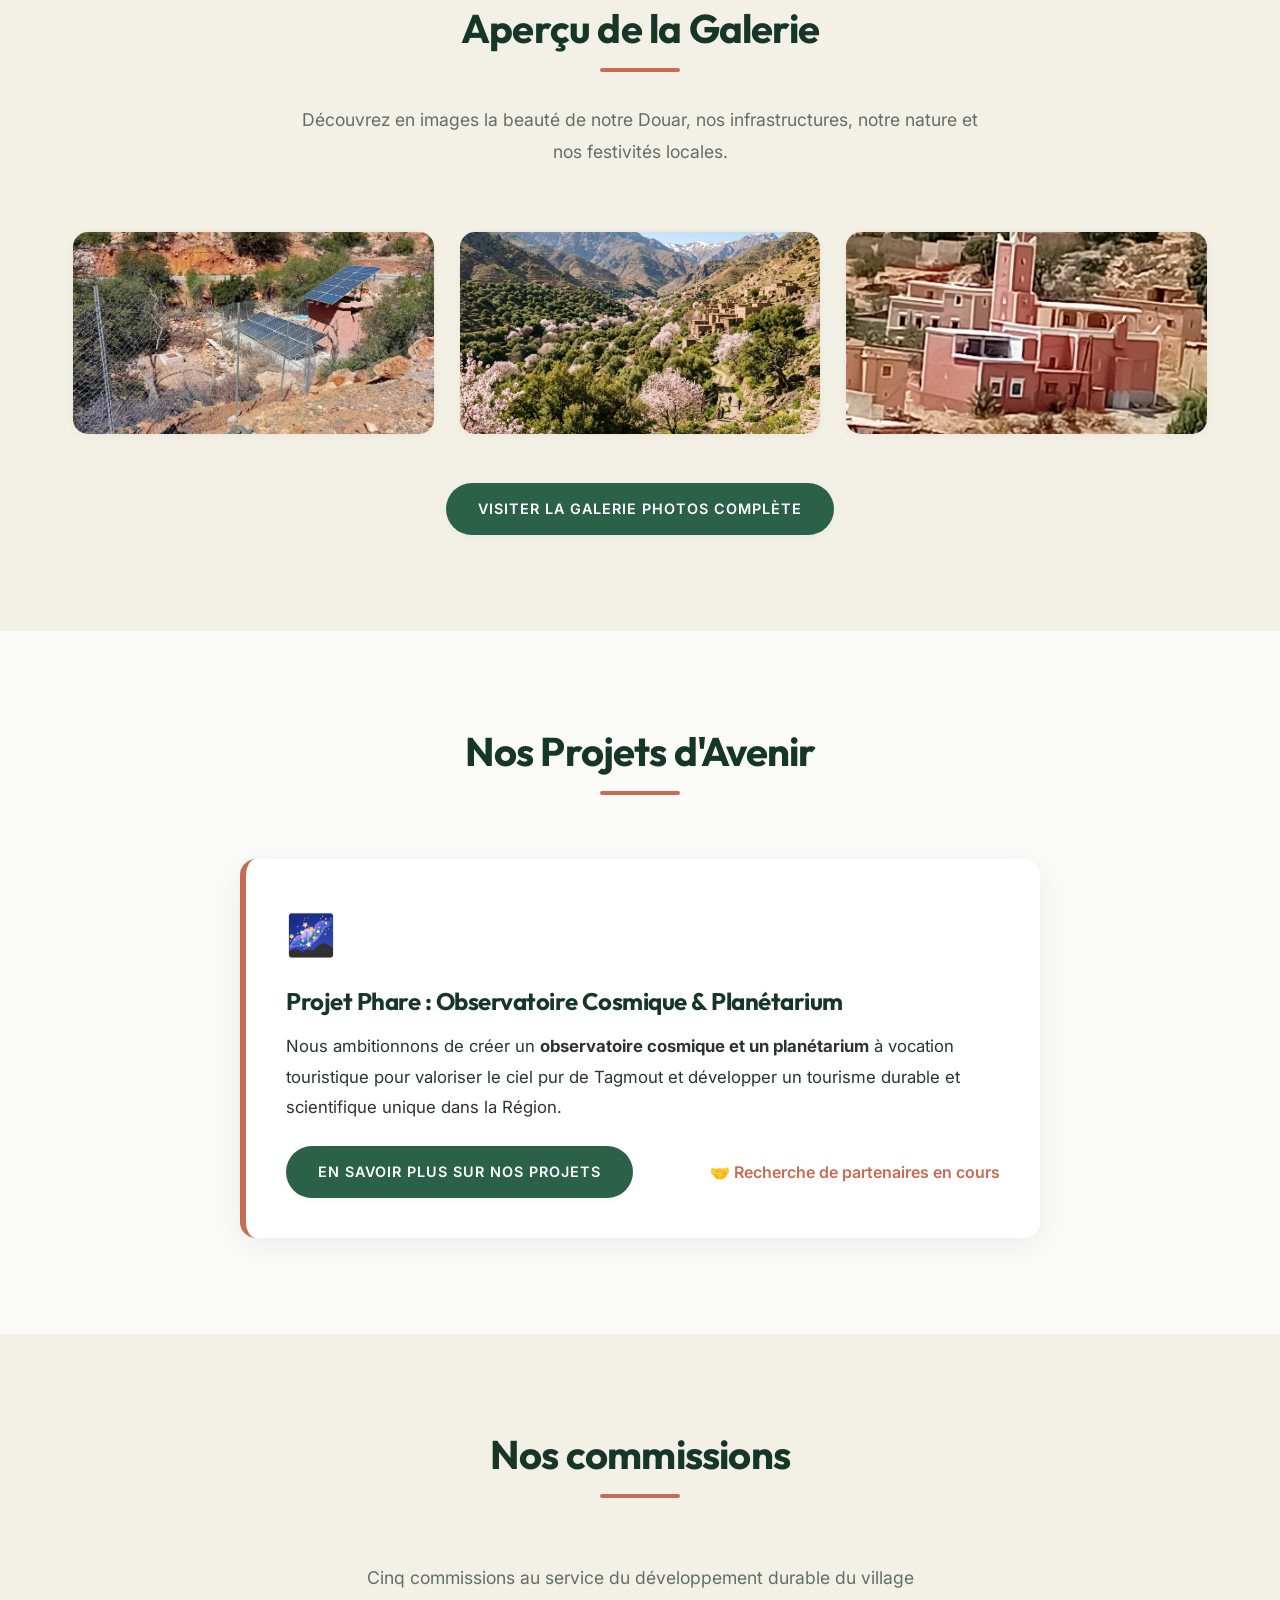
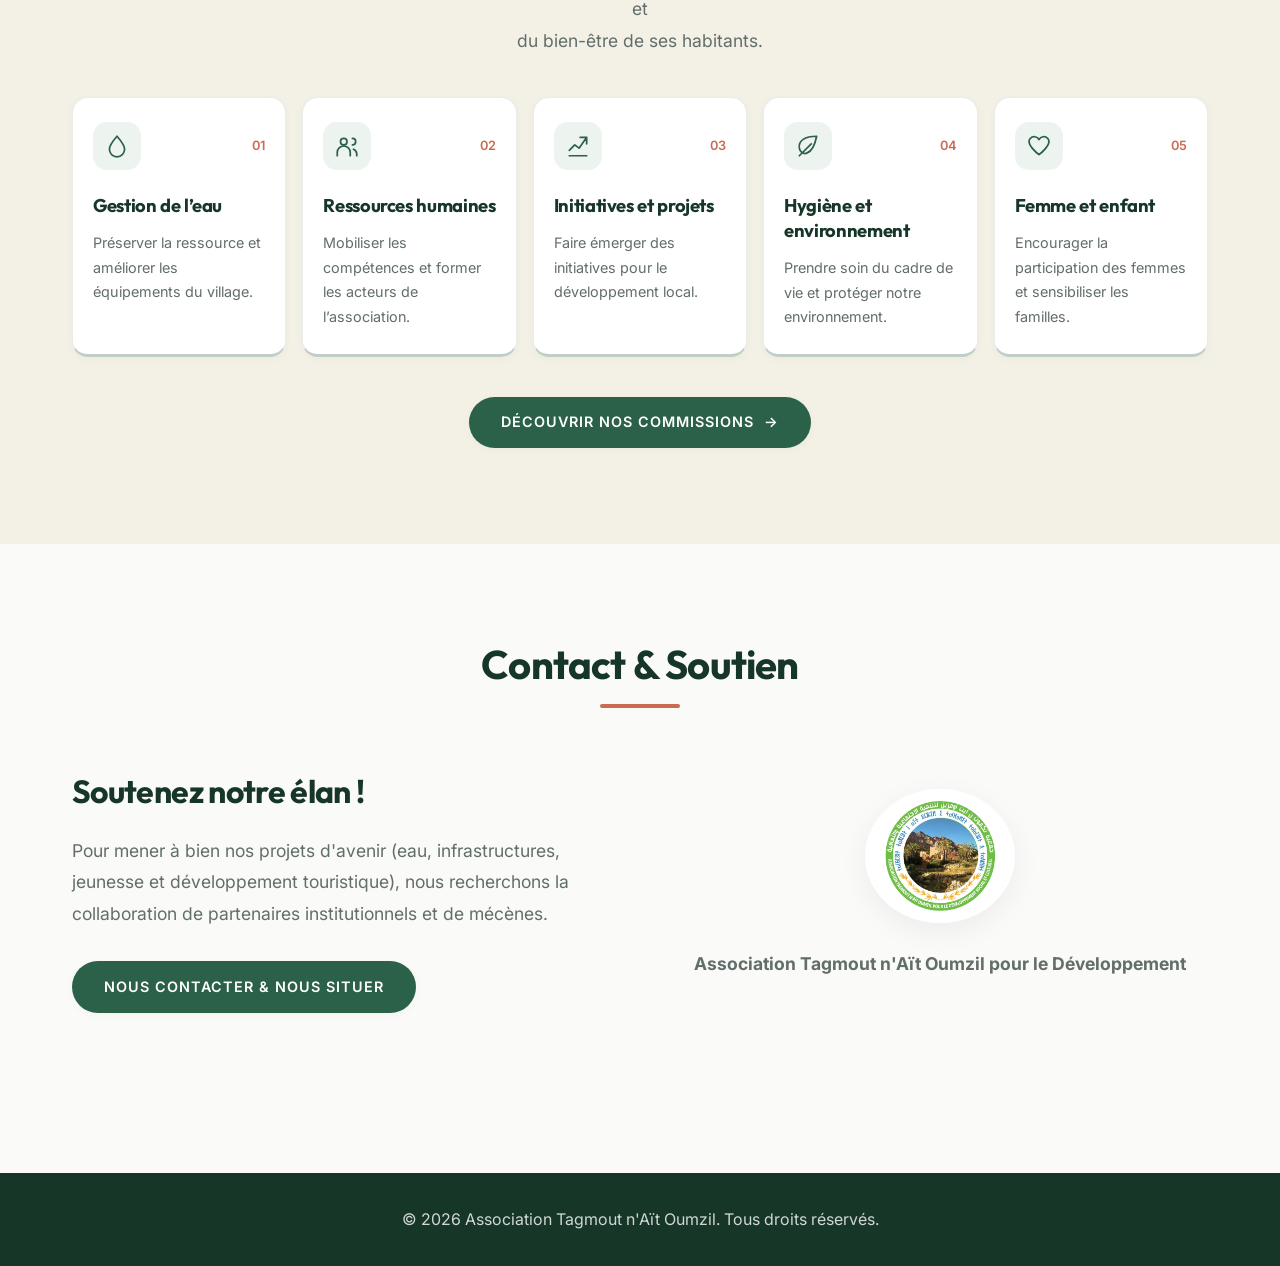
==== commit 2e371a3a: "feat: enrichir les albums et la navigation de la galerie" ====
--- a/index.html
+++ b/index.html
@@ -2,7 +2,7 @@
 <html lang="fr">
 <head>
     <meta charset="UTF-8">
-    <meta name="viewport" content="width=device-width, initial-scale=5.0">
+    <meta name="viewport" content="width=device-width, initial-scale=1.0">
     <title>Association Tagmout n'Aït Oumzil - Accueil</title>
     <meta name="description" content="Site officiel de l'Association Tagmout n'Aït Oumzil, dédiée au développement durable, à la solidarité et à l'avenir de notre communauté rurale à Ammelne.">
     <!-- Google Fonts -->
@@ -141,7 +141,7 @@
                 </div>
                 <div class="card scroll-reveal">
                     <div class="card-icon">🛣️</div>
-                    <h3>Infrastructures routières et pédestres</h3>
+                    <h3>Infrastructures Routières et Pédestres</h3>
                     <p>Désenclavement du douar et aménagement des voiries et chemins pédestres principaux.</p>
                 </div>
             </div>
--- a/styles.css
+++ b/styles.css
@@ -866,9 +866,34 @@
 }
 
 .gallery-album-label {
+    display: flex;
+    flex-direction: column;
+    align-items: center;
+    gap: 0.65rem;
+    padding: 0 1rem;
     text-align: center;
     font-weight: 600;
     color: var(--primary);
+}
+
+.gallery-album-name {
+    max-width: 100%;
+    font-size: clamp(1.15rem, 2.5vw, 1.5rem);
+    line-height: 1.5;
+    overflow-wrap: anywhere;
+}
+
+.gallery-album-count {
+    display: inline-block;
+    padding: 0.3rem 0.8rem;
+    border-radius: 999px;
+    background: rgba(15, 118, 110, 0.08);
+    color: var(--primary);
+    font-size: 0.85rem;
+    font-weight: 500;
+    line-height: 1.5;
+    white-space: nowrap;
+    unicode-bidi: isolate;
 }
 
 .project-filter-btn:focus-visible {
@@ -1473,39 +1498,45 @@
     right: 1.25rem;
 }
 
-/* Dots Navigation */
-.slide-dots {
-    position: absolute;
-    bottom: 1.25rem;
-    left: 50%;
-    transform: translateX(-50%);
-    display: flex;
-    gap: 0.6rem;
-    width: max-content;
-    max-width: calc(100% - 2rem);
-    flex-wrap: wrap;
-    justify-content: center;
-    z-index: 10;
-}
-
-.slide-dot {
-    flex-shrink: 0;
-    width: 11px;
-    height: 11px;
-    border-radius: 50%;
-    background: rgba(255,255,255,0.4);
-    border: 1px solid rgba(0,0,0,0.1);
+/* Thumbnail navigation below the main photo. */
+.slide-thumbnails {
+    position: relative;
+    display: flex;
+    gap: 0.65rem;
+    max-width: 850px;
+    margin: 1rem auto 0;
+    padding: 4px 4px 10px;
+    overflow-x: auto;
+    overscroll-behavior-x: contain;
+    scrollbar-width: thin;
+}
+.slide-thumbnail {
+    flex: 0 0 88px;
+    height: 62px;
+    padding: 0;
+    border: 2px solid transparent;
+    border-radius: 8px;
+    overflow: hidden;
+    background: var(--primary-dark);
+    opacity: 0.65;
     cursor: pointer;
-    transition: var(--transition);
-    padding: 0;
-}
-
-.slide-dot.active {
-    background: var(--accent);
-    transform: scale(1.3);
-    box-shadow: 0 0 8px var(--accent);
-}
-
+}
+.slide-thumbnail img {
+    display: block;
+    width: 100%;
+    height: 100%;
+    object-fit: cover;
+}
+.slide-thumbnail:hover,
+.slide-thumbnail.active { opacity: 1; }
+.slide-thumbnail.active { border-color: var(--accent); }
+.slide-thumbnail:focus-visible {
+    outline: 2px solid var(--primary-dark);
+    outline-offset: 2px;
+}
+@media only screen and (max-width: 768px) {
+    .slide-thumbnail { flex-basis: 68px; height: 48px; }
+}
 @media only screen and (max-width: 768px) {
     .gallery-slideshow-container {
         padding: 1.5rem;
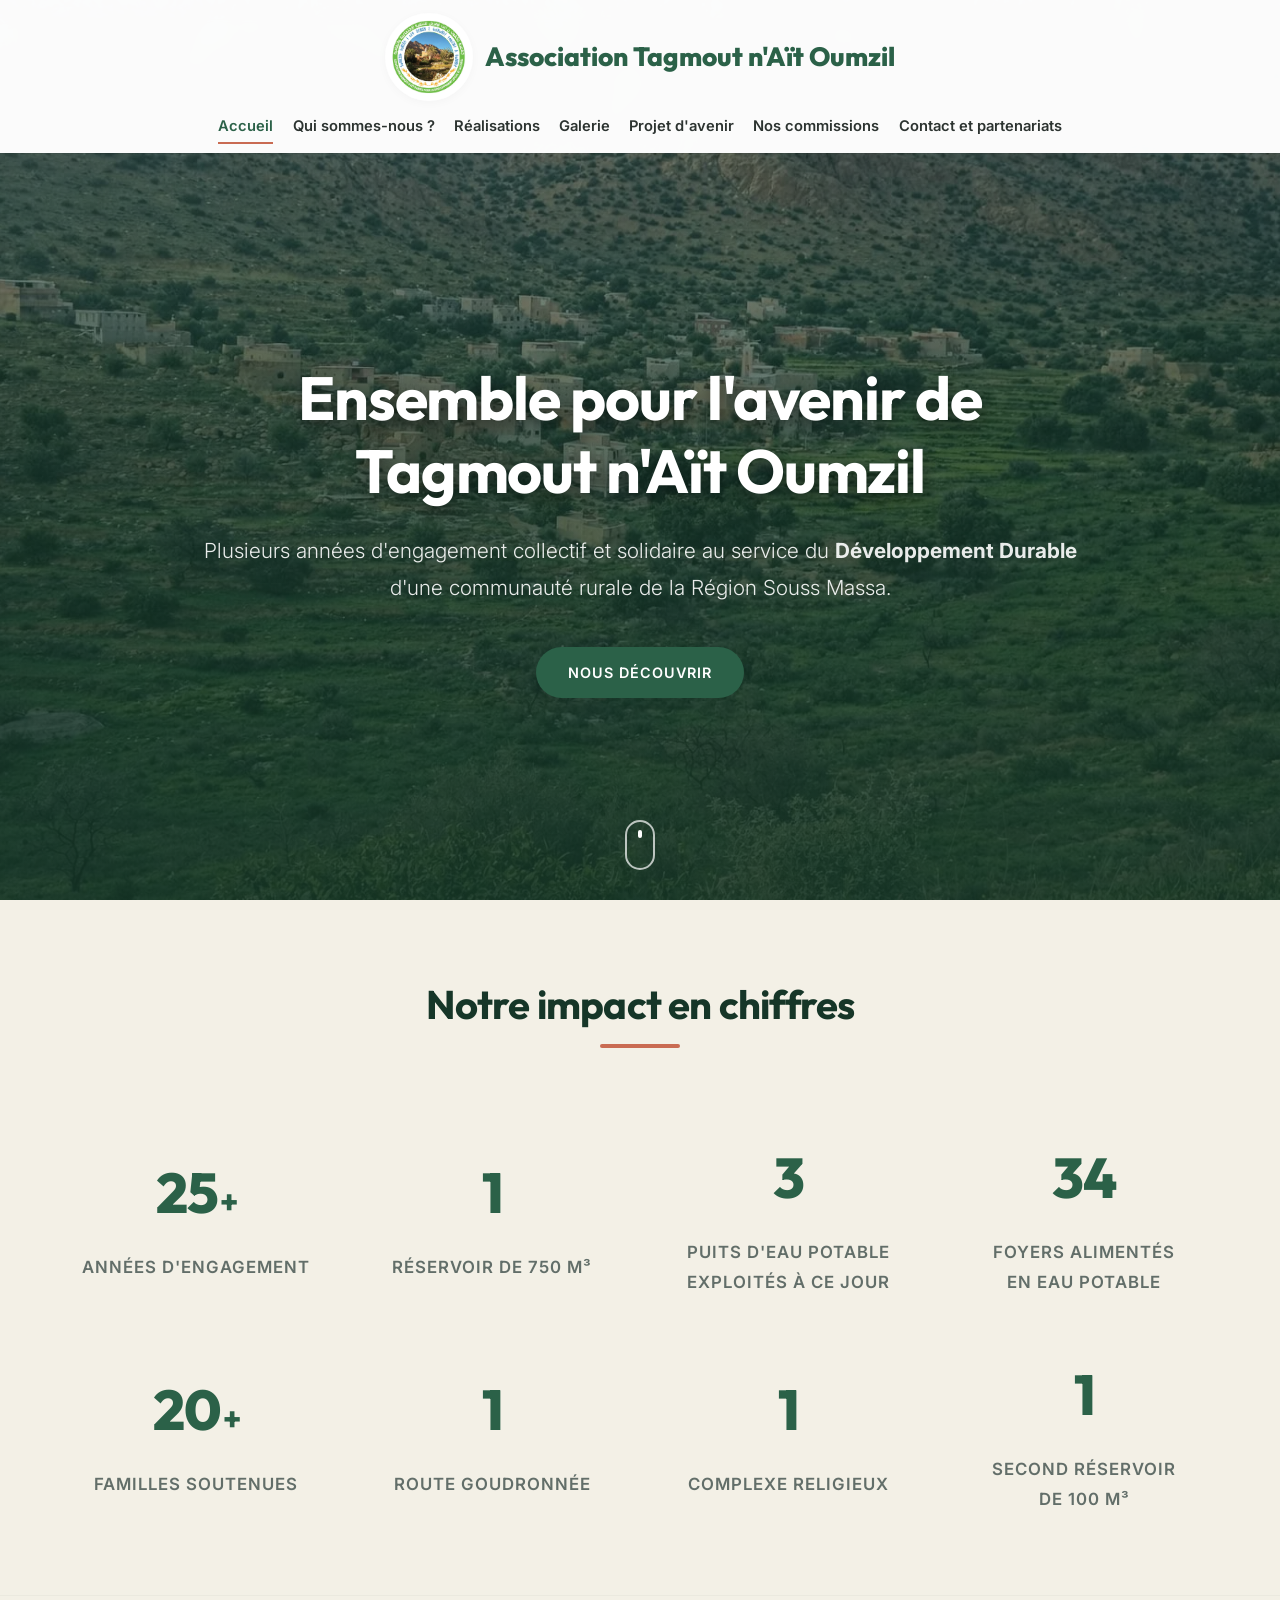
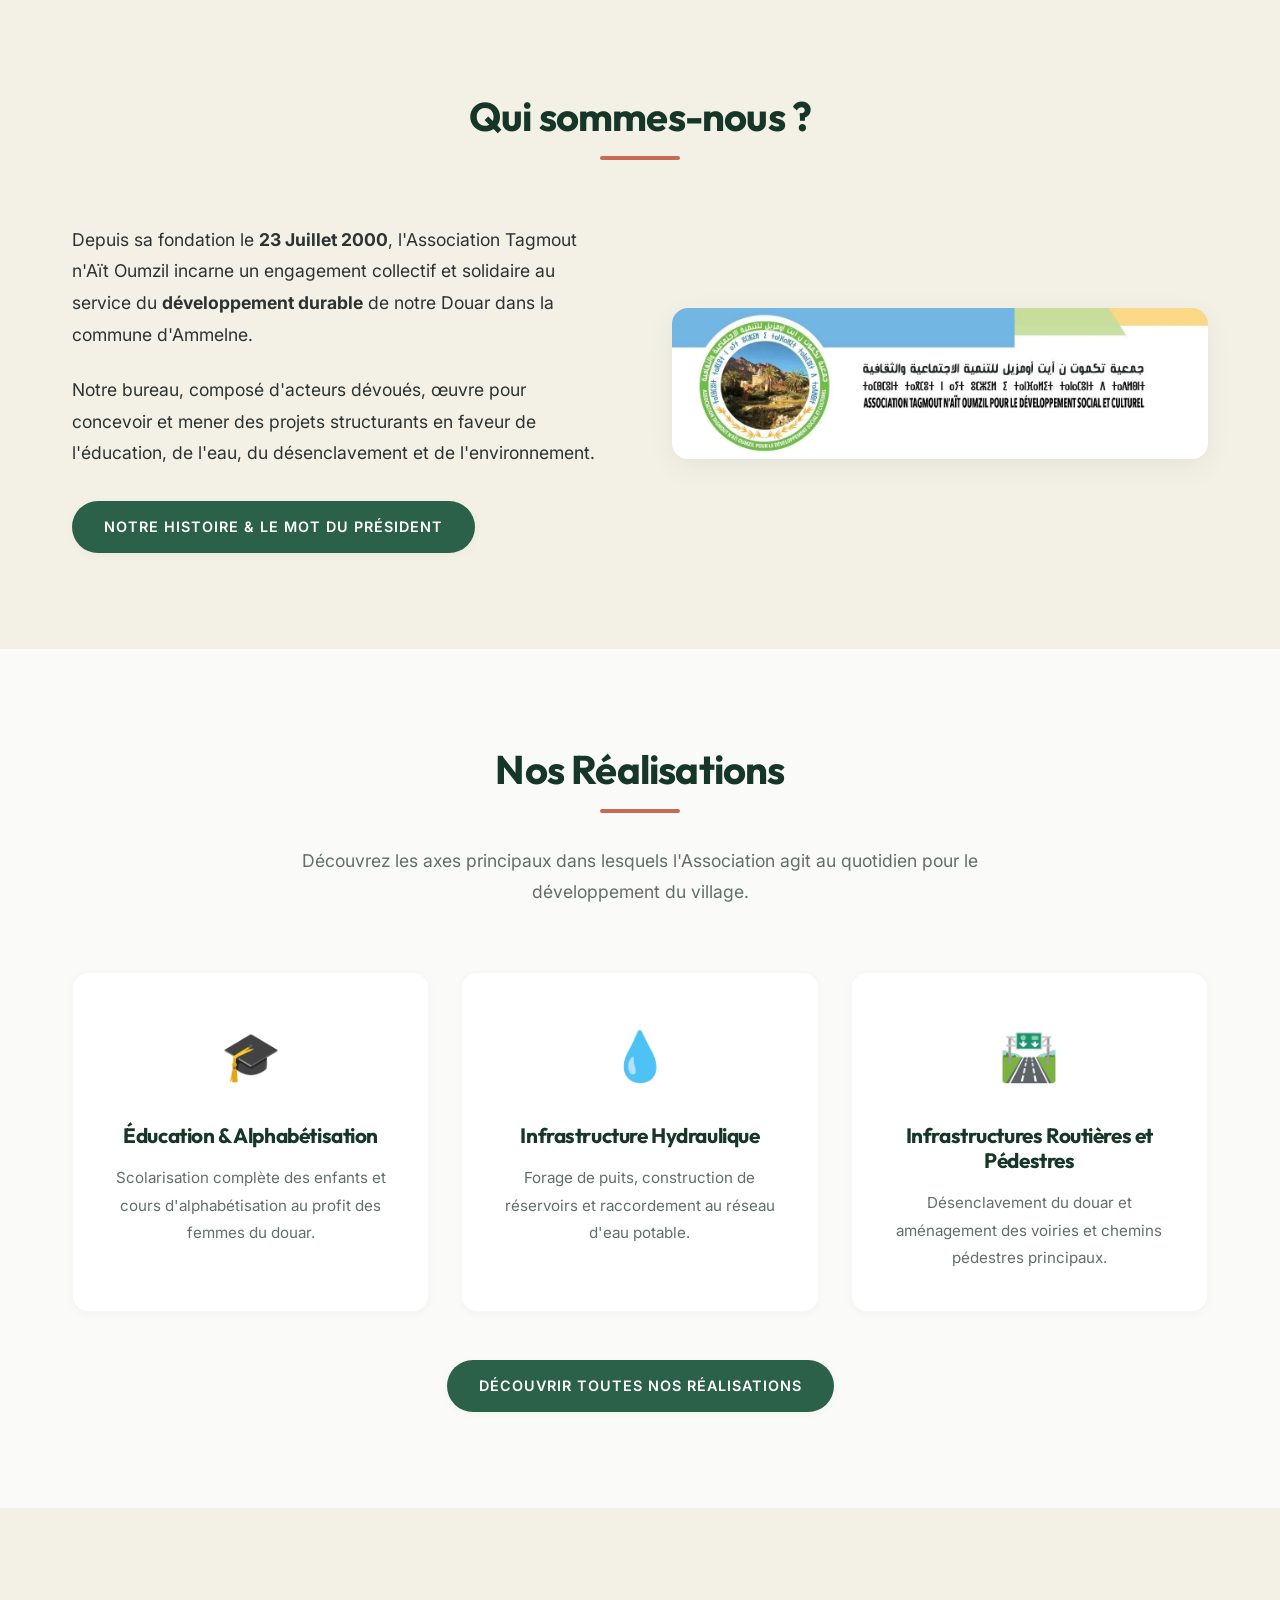
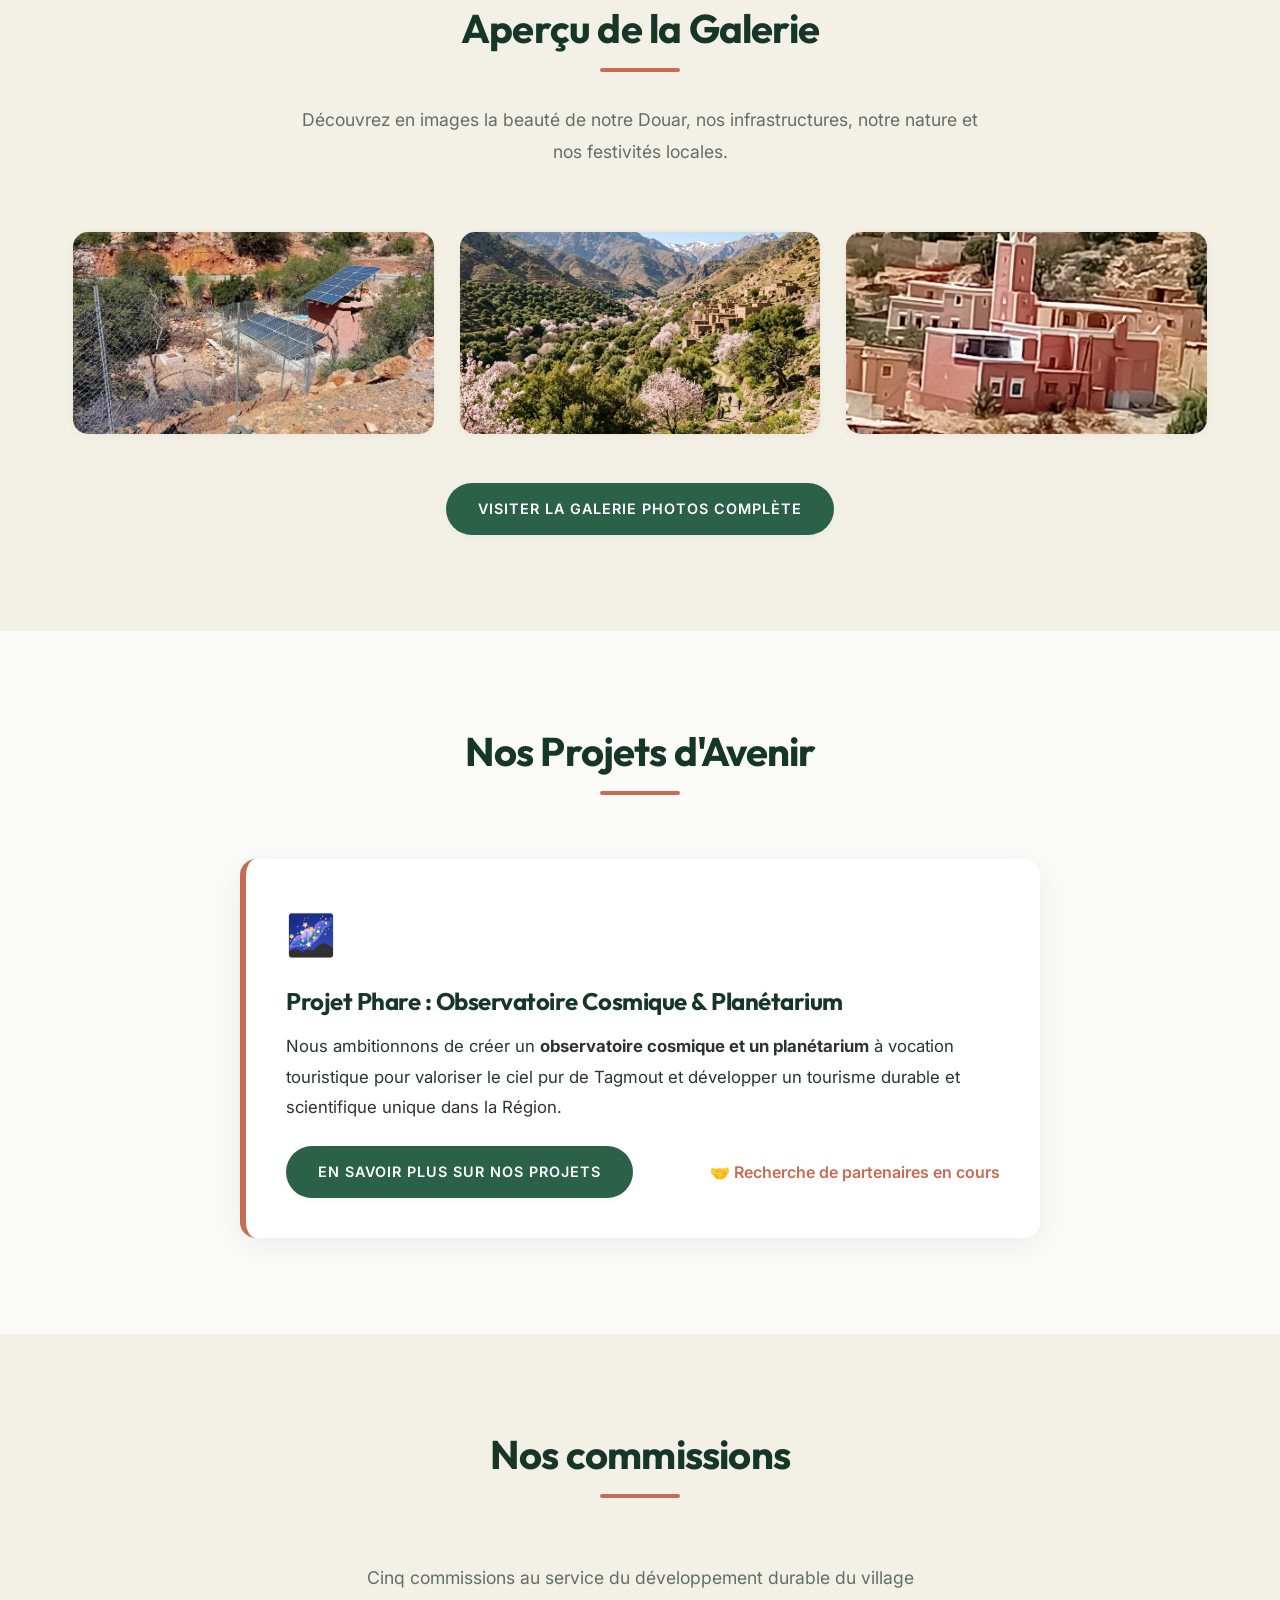
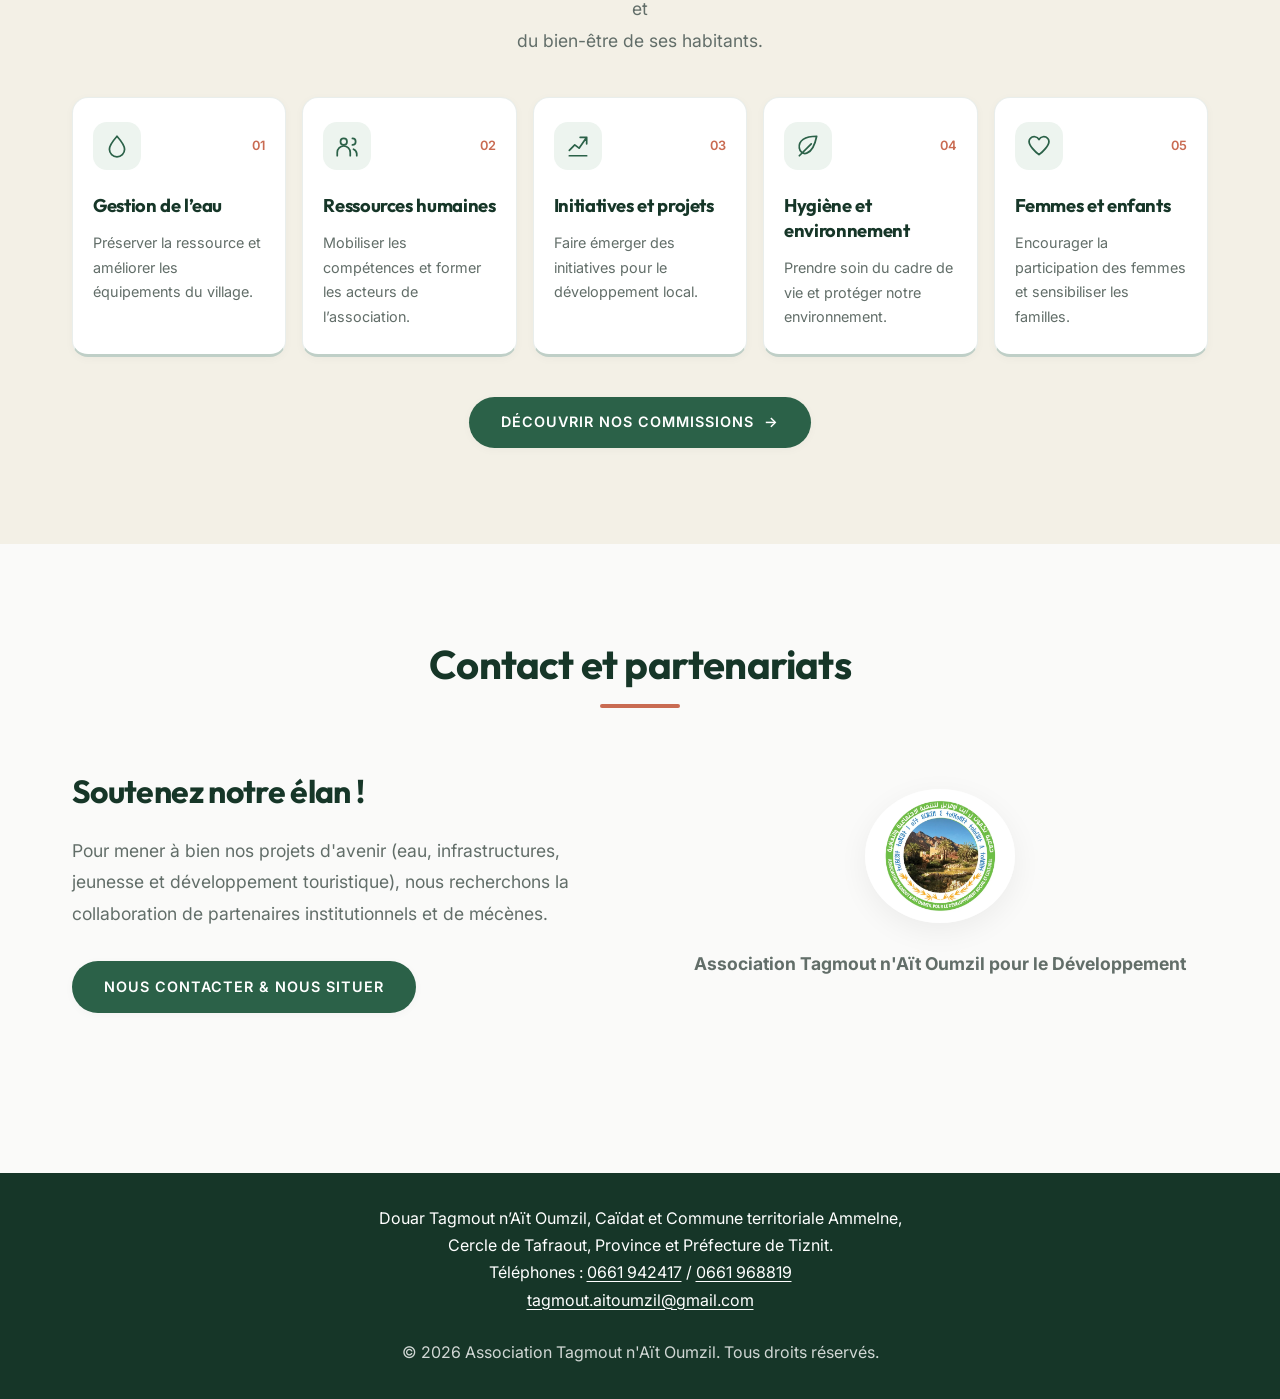
==== commit 5b5cda98: "feat: actualiser les contenus et les coordonnees de l'association" ====
--- a/index.html
+++ b/index.html
@@ -10,7 +10,7 @@
     <link rel="preconnect" href="https://fonts.gstatic.com" crossorigin>
     <link href="https://fonts.googleapis.com/css2?family=Inter:wght@300;400;600;800&family=Outfit:wght@400;700;900&display=swap" rel="stylesheet">
     <!-- Main Stylesheet -->
-    <link rel="stylesheet" href="styles.css?v=2.10">
+    <link rel="stylesheet" href="styles.css?v=2.15">
 </head>
 <body>
     <!-- Navbar -->
@@ -27,12 +27,12 @@
             </button>
             <ul class="nav-menu" id="navigation-principale">
                 <li><a href="index.html" class="nav-links">Accueil</a></li>
-                <li><a href="qui-sommes-nous.html" class="nav-links">Qui Sommes-Nous ?</a></li>
+                <li><a href="qui-sommes-nous.html" class="nav-links">Qui sommes-nous ?</a></li>
                 <li><a href="realisations.html" class="nav-links">Réalisations</a></li>
                 <li><a href="galerie.html" class="nav-links">Galerie</a></li>
                 <li><a href="projets-d-avenir.html" class="nav-links">Projet d'avenir</a></li>
                 <li><a href="commissions-thematiques.html" class="nav-links">Nos commissions</a></li>
-                <li><a href="contact.html" class="nav-links">Contact & Partenariat</a></li>
+                <li><a href="contact.html" class="nav-links">Contact et partenariats</a></li>
             </ul>
         </div>
     </nav>
@@ -59,7 +59,7 @@
     <section id="chiffres-cles" class="stats-section">
         <div class="container stats-container">
             <div class="section-title" style="width: 100%; margin-bottom: 2rem;">
-                <h2>Nos impacts en chiffres</h2>
+                <h2>Notre impact en chiffres</h2>
                 <div class="underline"></div>
             </div>
             <div class="stat-item scroll-reveal">
@@ -101,7 +101,7 @@
     <section class="section light-bg">
         <div class="container">
             <div class="section-title">
-                <h2>Qui Sommes-Nous ?</h2>
+                <h2>Qui sommes-nous ?</h2>
                 <div class="underline"></div>
             </div>
             <div class="about-grid">
@@ -233,7 +233,7 @@
                 </li>
                 <li class="commission-card">
                     <div class="commission-card-top"><span class="commission-icon"><svg viewBox="0 0 24 24" fill="none" stroke="currentColor" stroke-width="1.6" stroke-linecap="round" stroke-linejoin="round" aria-hidden="true"><path d="M20 5a5 5 0 0 0-8 1 5 5 0 0 0-8-1c-5 5 8 15 8 15S25 10 20 5Z"/></svg></span><span class="commission-number" aria-hidden="true">05</span></div>
-                    <h3>Femme et enfant</h3>
+                    <h3>Femmes et enfants</h3>
                     <p>Encourager la participation des femmes et sensibiliser les familles.</p>
                 </li>
             </ul>
@@ -247,7 +247,7 @@
     <section class="section">
         <div class="container">
             <div class="section-title">
-                <h2>Contact & Soutien</h2>
+                <h2>Contact et partenariats</h2>
                 <div class="underline"></div>
             </div>
             <div class="contact-grid">
@@ -269,10 +269,15 @@
     <!-- Footer -->
     <footer>
         <div class="container">
+            <address class="association-address">
+    <span>Douar Tagmout n’Aït Oumzil, Caïdat et Commune territoriale Ammelne,<br>Cercle de Tafraout, Province et Préfecture de Tiznit.</span>
+    <span>Téléphones : <a href="tel:+212661942417">0661 942417</a> / <a href="tel:+212661968819">0661 968819</a></span>
+    <span><a href="mailto:tagmout.aitoumzil@gmail.com">tagmout.aitoumzil@gmail.com</a></span>
+</address>
             <p>&copy; 2026 Association Tagmout n'Aït Oumzil. Tous droits réservés.</p>
         </div>
     </footer>
 
-    <script src="script.js?v=2.6"></script>
+    <script src="script.js?v=2.14"></script>
 </body>
 </html>
--- a/styles.css
+++ b/styles.css
@@ -974,6 +974,35 @@
     opacity: 0.8;
 }
 
+footer a {
+    color: inherit;
+    text-decoration: underline;
+    text-underline-offset: 0.2em;
+    overflow-wrap: anywhere;
+}
+
+.association-address {
+    font-style: normal;
+    line-height: 1.7;
+    margin-bottom: 1.5rem;
+    overflow-wrap: anywhere;
+}
+
+.association-address span {
+    display: block;
+}
+
+.association-contact-details {
+    margin-top: 3rem;
+    padding: clamp(1rem, 4vw, 2rem);
+    background: var(--light-bg, #f7f5f0);
+    border-radius: var(--border-radius);
+}
+
+.association-contact-details h2 {
+    margin-bottom: 1rem;
+}
+
 /* 
    =============================================
    ANIMATIONS & RESPONSIVE
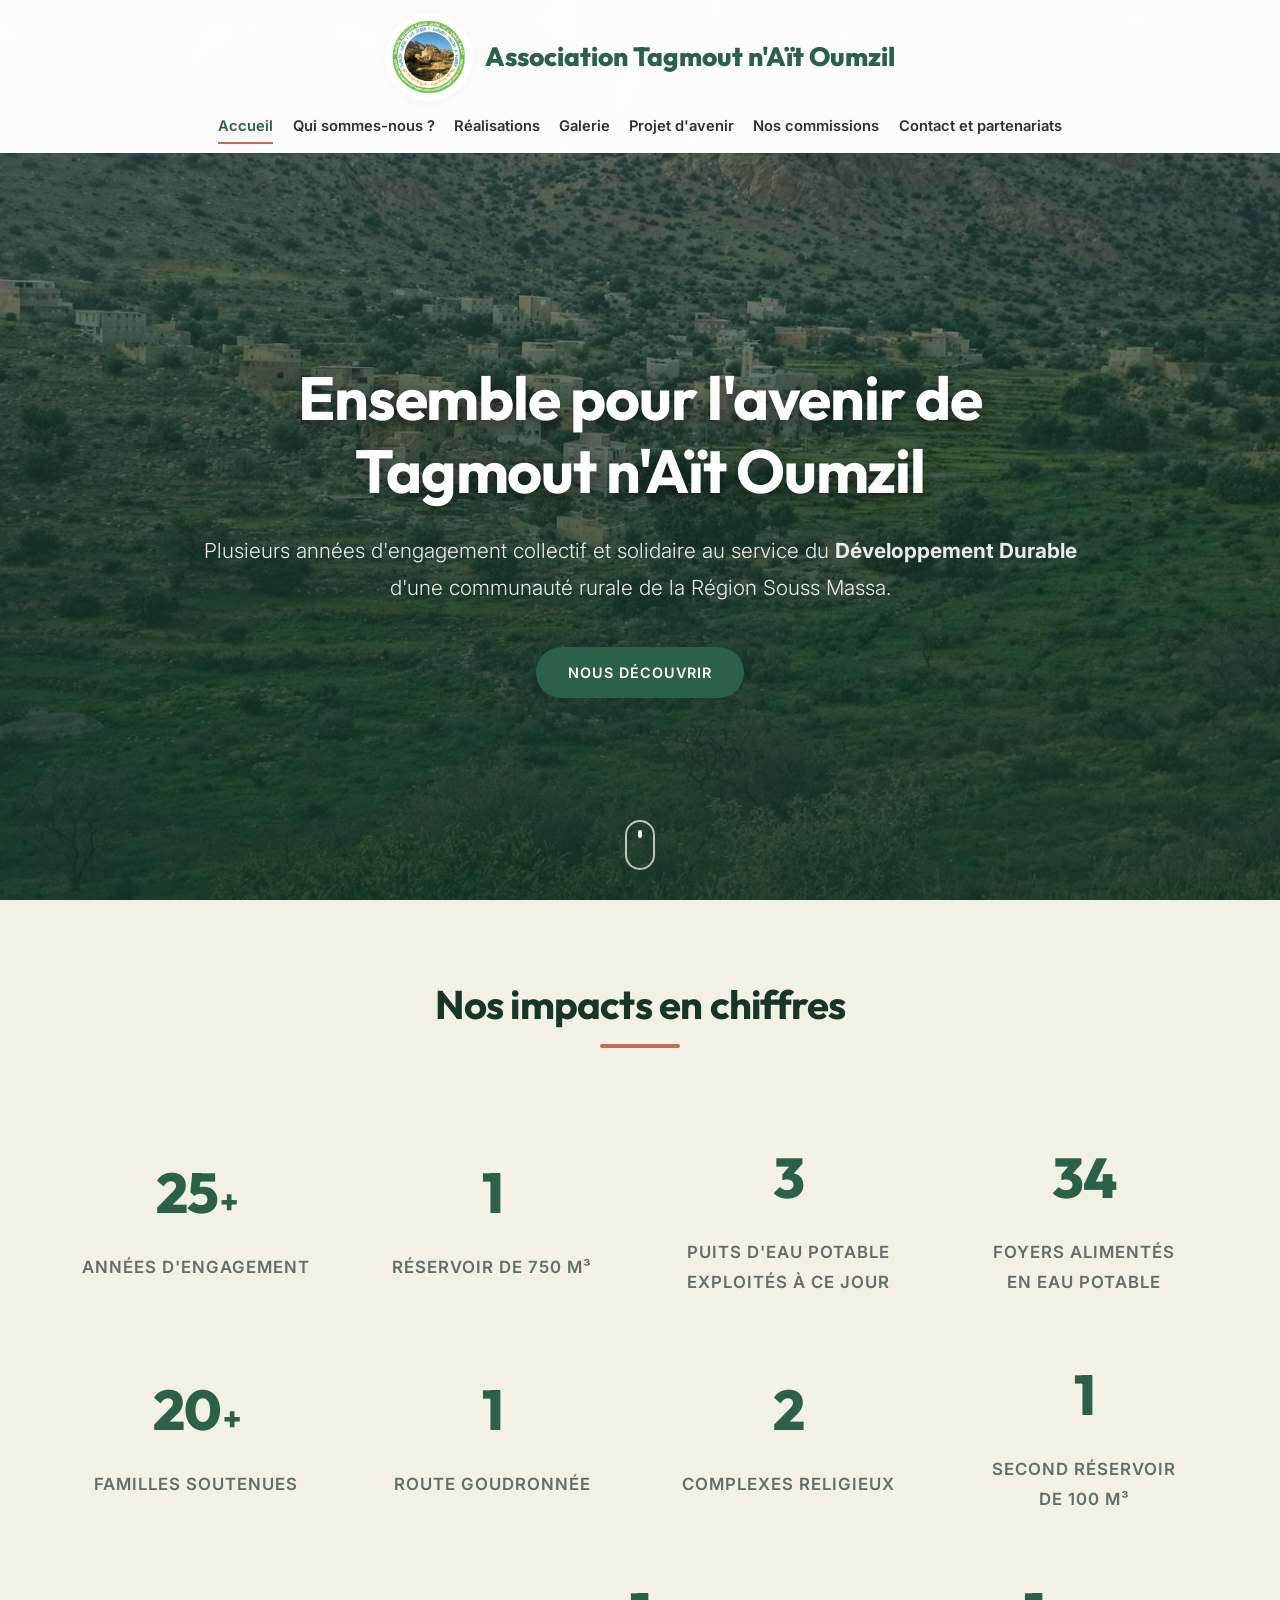
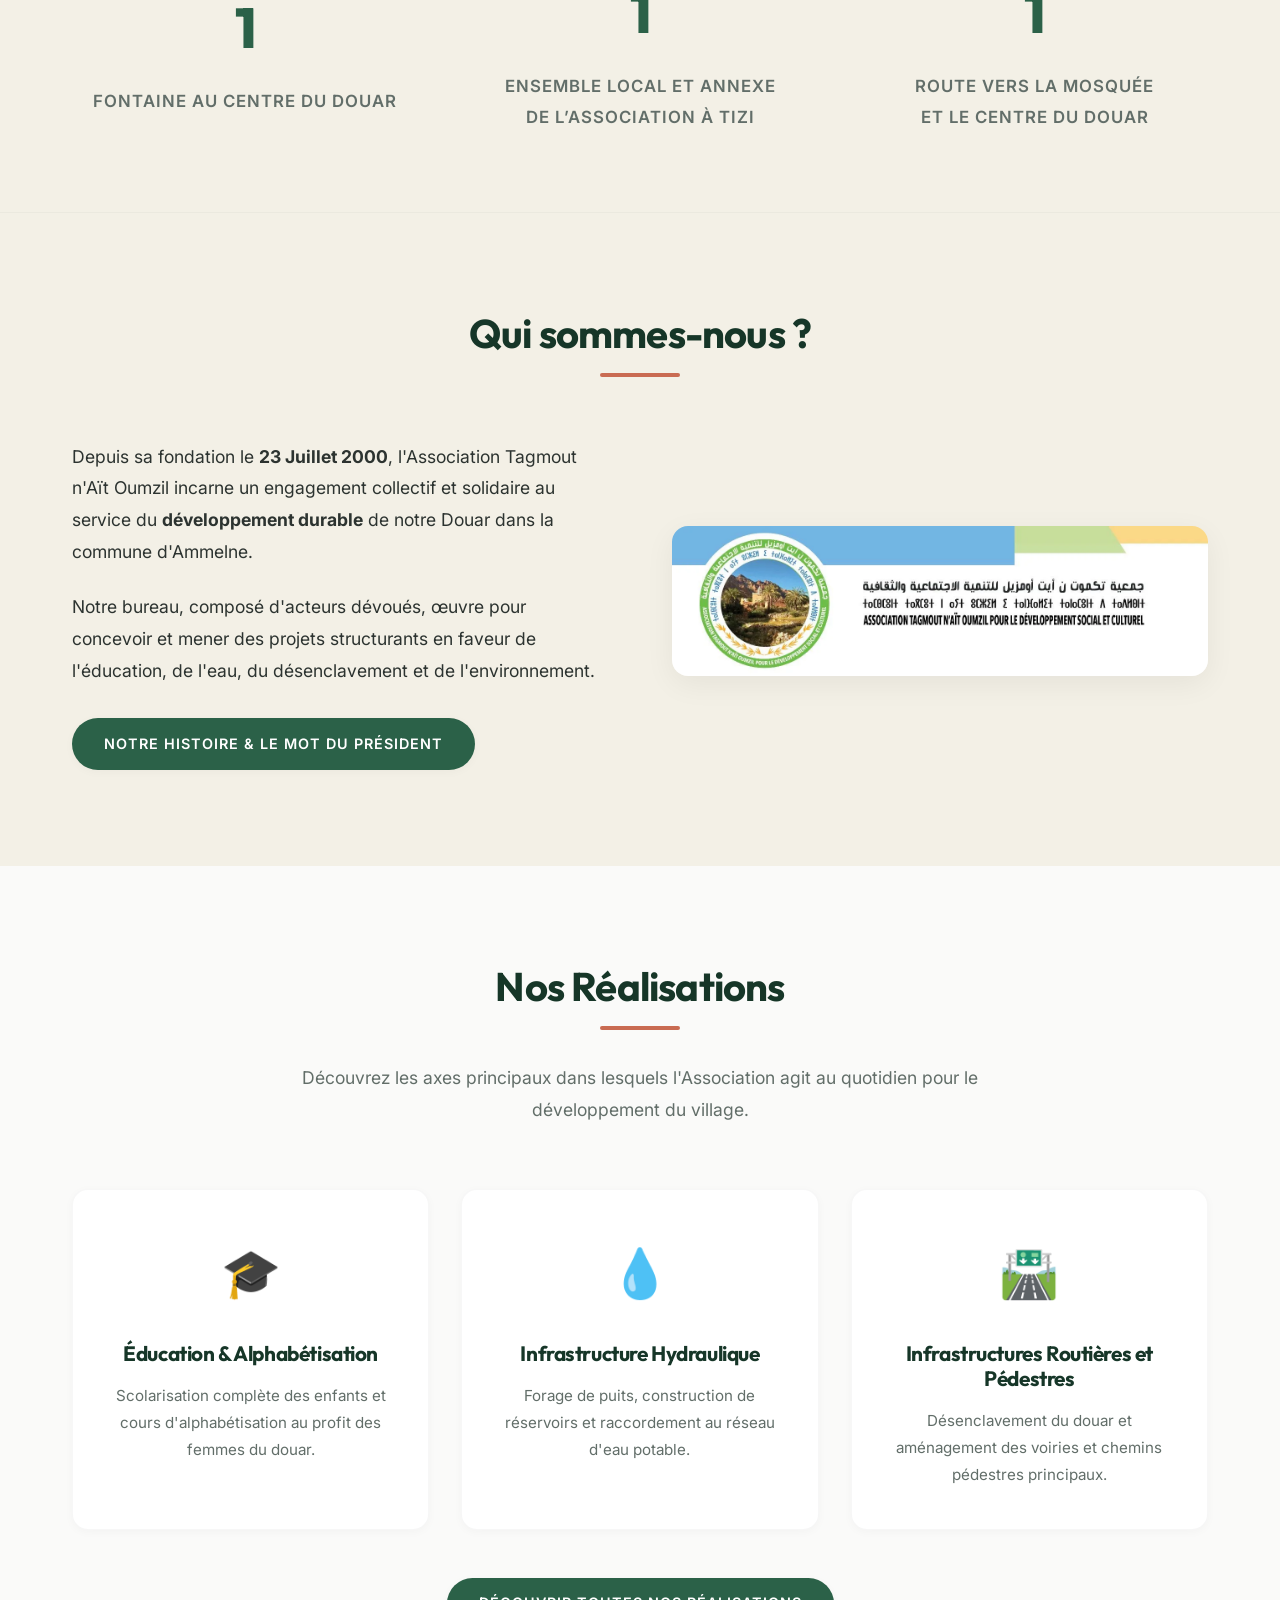
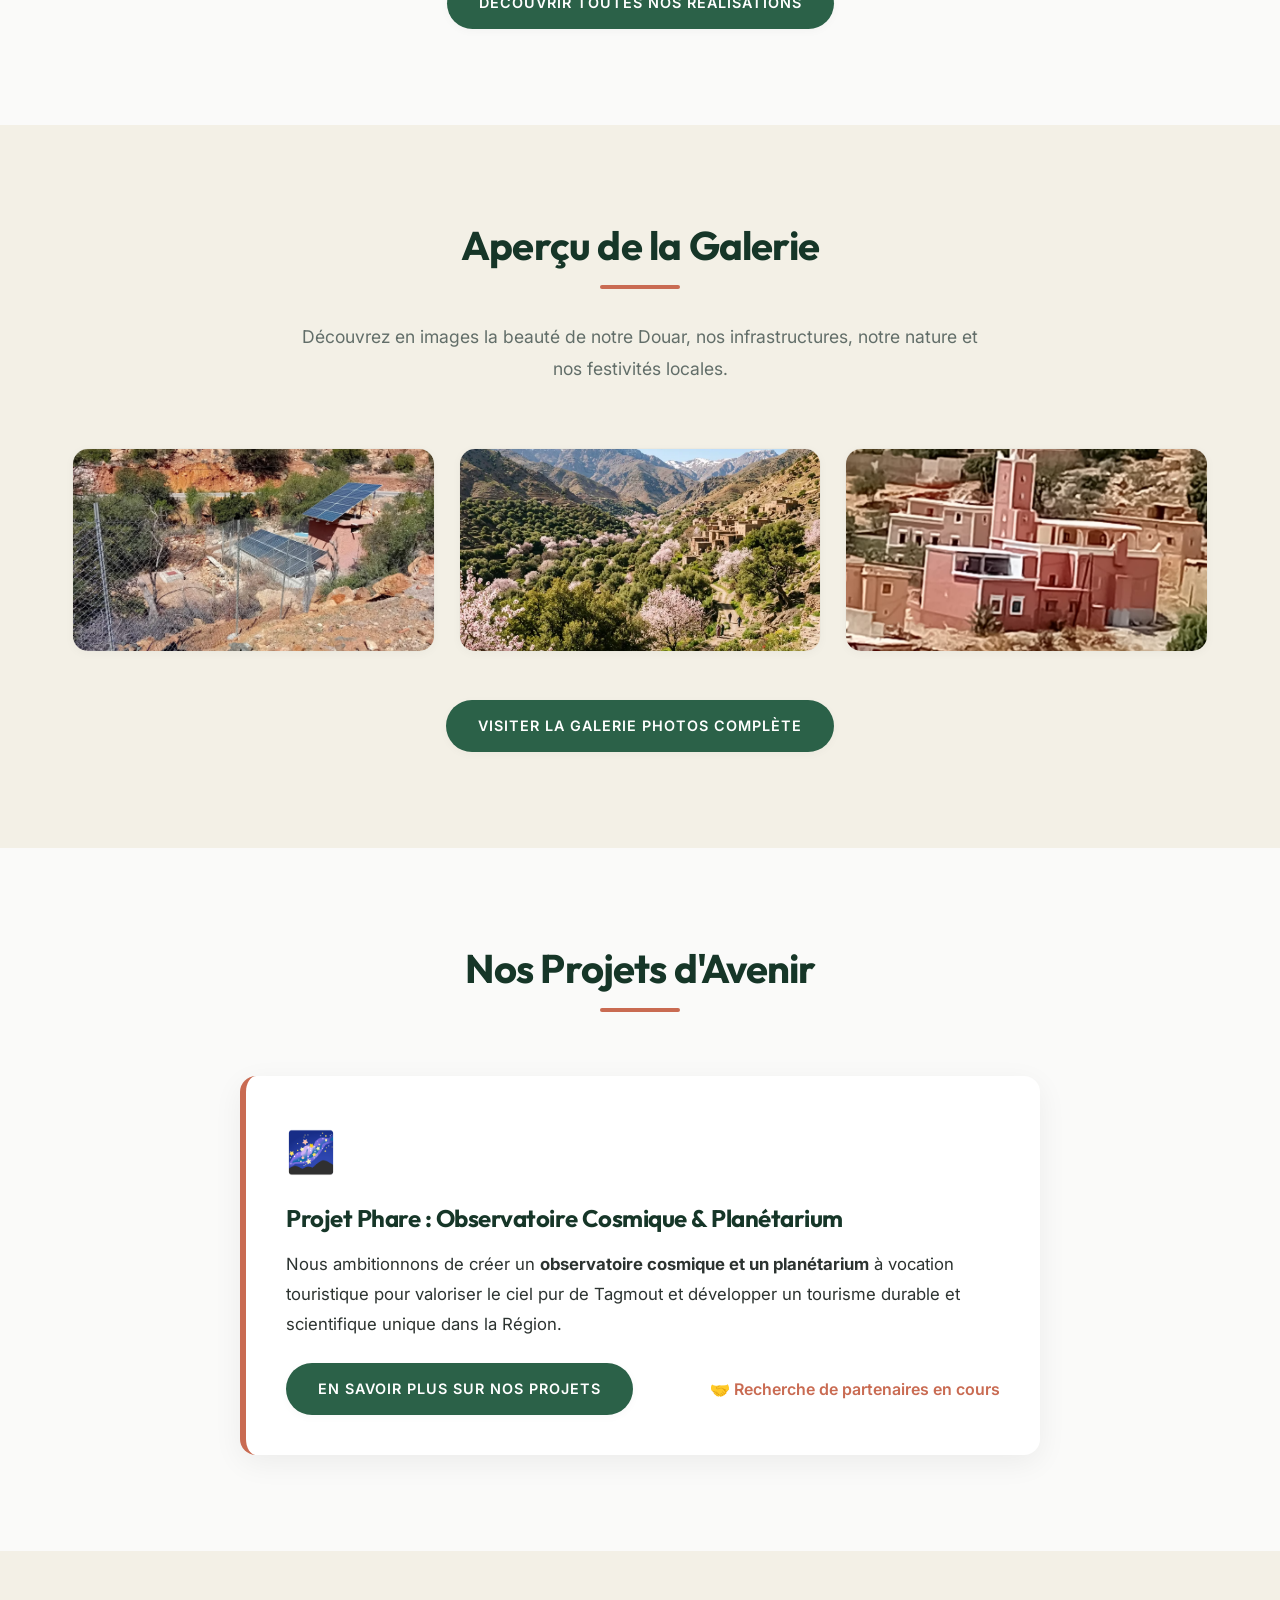
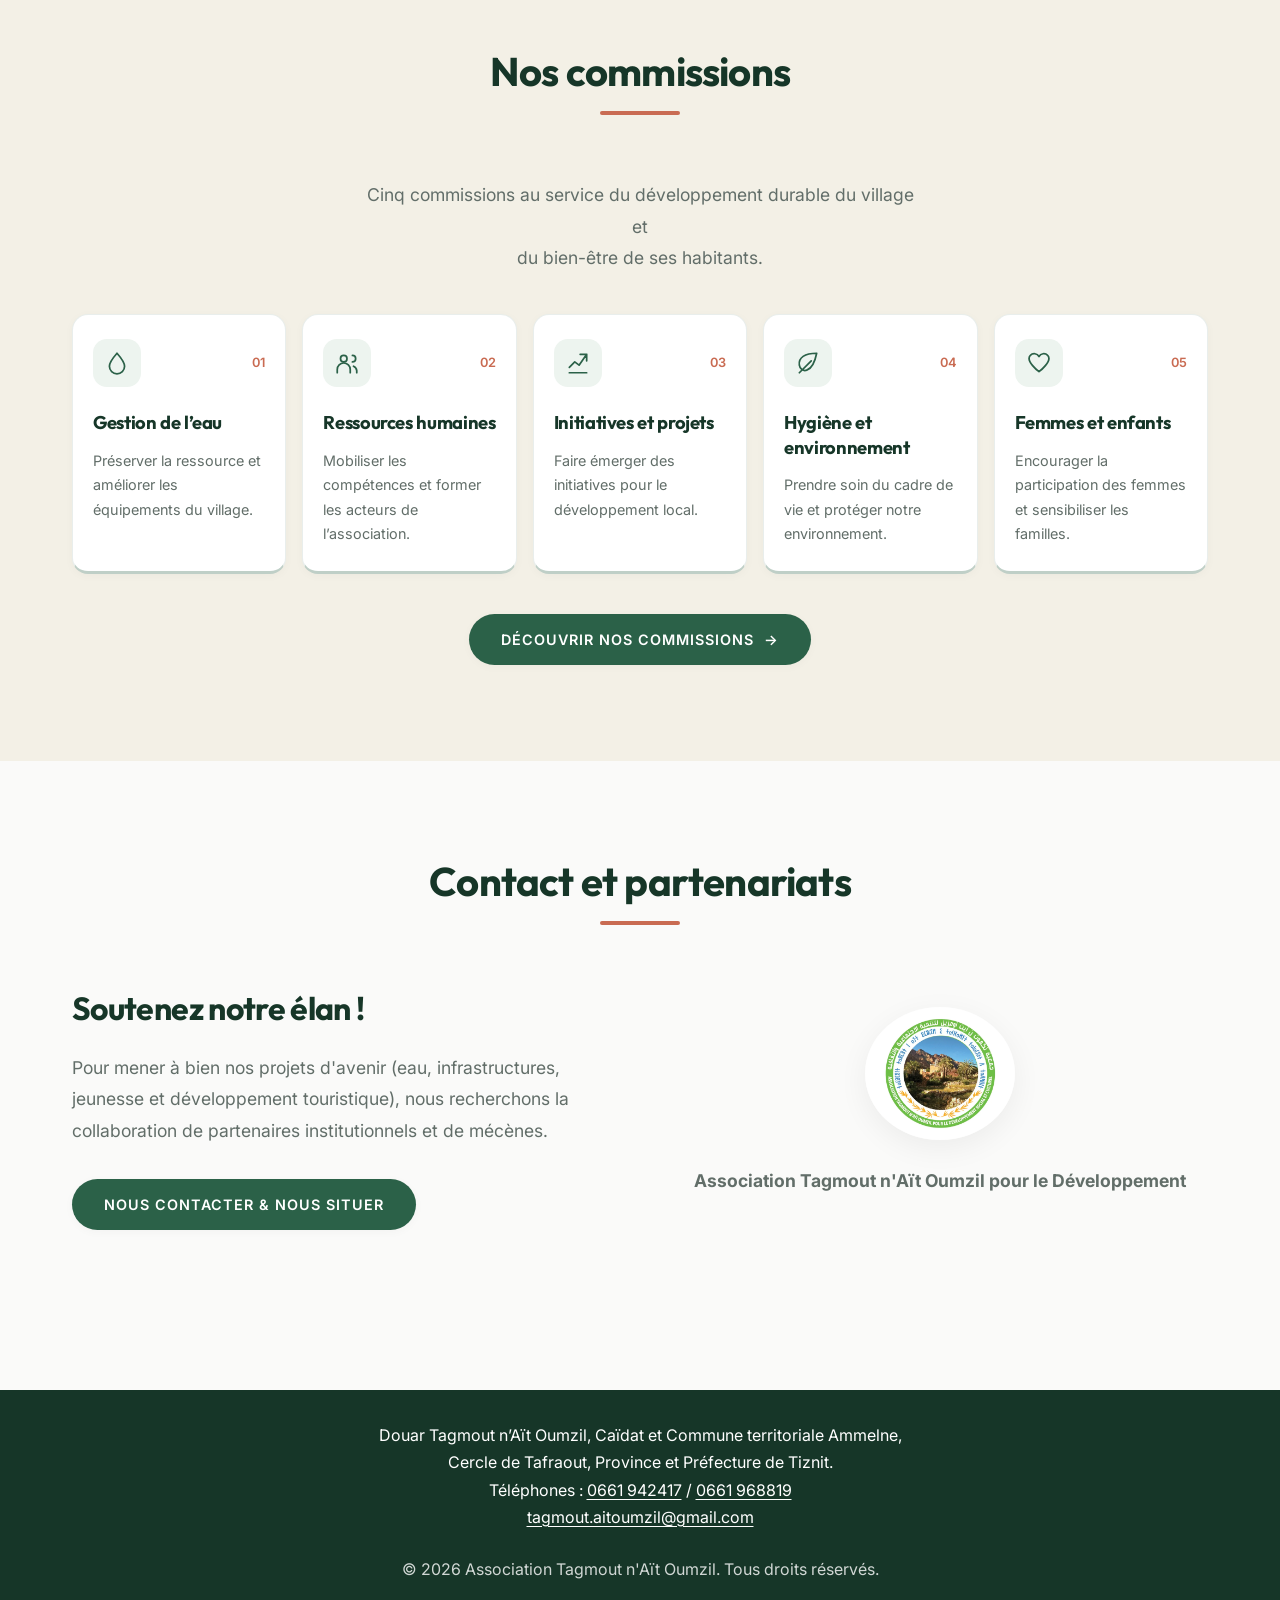
==== commit feca3660: "feat: completer les impacts et actualiser les realisations et albums" ====
--- a/index.html
+++ b/index.html
@@ -59,7 +59,7 @@
     <section id="chiffres-cles" class="stats-section">
         <div class="container stats-container">
             <div class="section-title" style="width: 100%; margin-bottom: 2rem;">
-                <h2>Notre impact en chiffres</h2>
+                <h2>Nos impacts en chiffres</h2>
                 <div class="underline"></div>
             </div>
             <div class="stat-item scroll-reveal">
@@ -87,12 +87,24 @@
                 <p>Route goudronnée</p>
             </div>
             <div class="stat-item scroll-reveal" style="transition-delay: 0.6s;">
-                <div class="stat-number"><span class="counter" data-target="1">0</span></div>
-                <p>Complexe religieux</p>
+                <div class="stat-number"><span class="counter" data-target="2">0</span></div>
+                <p>Complexes religieux</p>
             </div>
             <div class="stat-item scroll-reveal" style="transition-delay: 0.7s;">
                 <div class="stat-number"><span class="counter" data-target="1">0</span></div>
                 <p>Second réservoir<br>de 100 m³</p>
+            </div>
+            <div class="stat-item scroll-reveal" style="transition-delay: 0.8s;">
+                <div class="stat-number"><span class="counter" data-target="1">0</span></div>
+                <p>Fontaine au centre du Douar</p>
+            </div>
+            <div class="stat-item scroll-reveal" style="transition-delay: 0.9s;">
+                <div class="stat-number"><span class="counter" data-target="1">0</span></div>
+                <p>Ensemble local et annexe<br>de l’Association à Tizi</p>
+            </div>
+            <div class="stat-item scroll-reveal" style="transition-delay: 1s;">
+                <div class="stat-number"><span class="counter" data-target="1">0</span></div>
+                <p>Route vers la Mosquée<br>et le centre du Douar</p>
             </div>
         </div>
     </section>
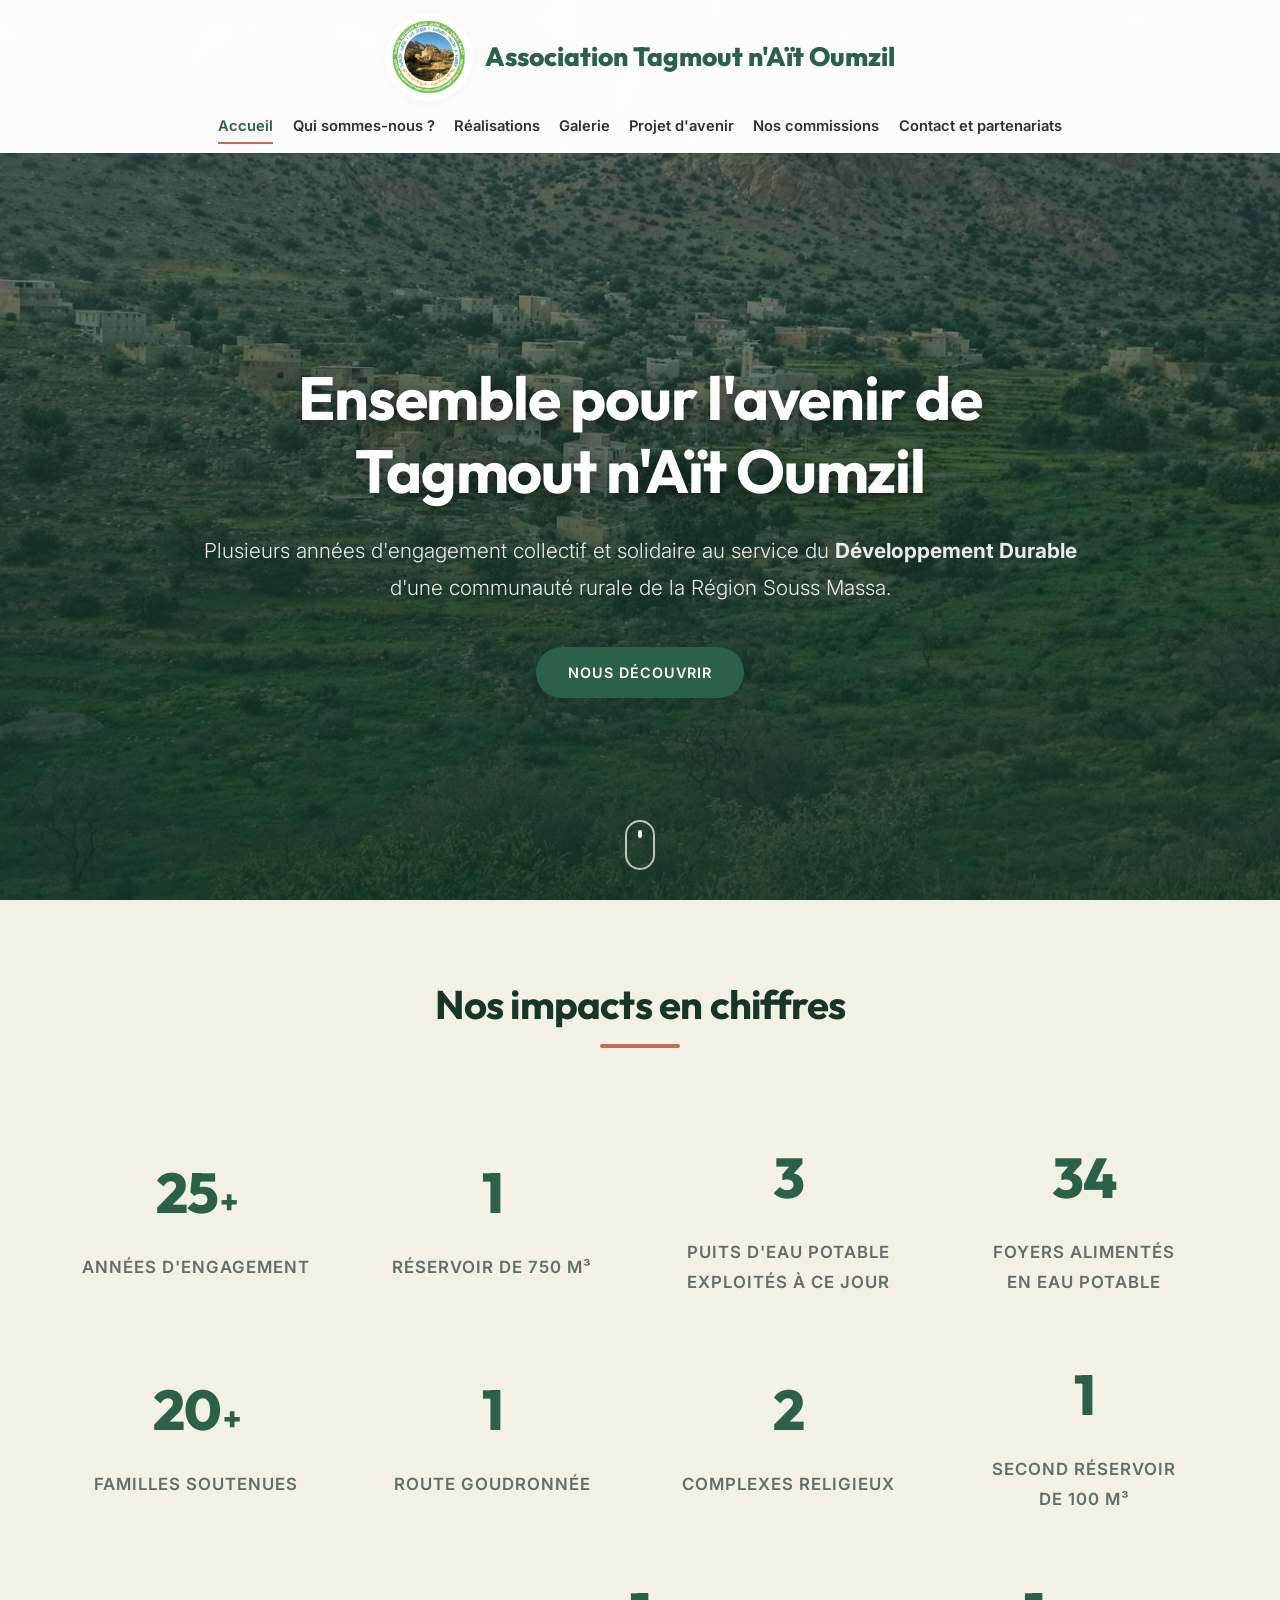
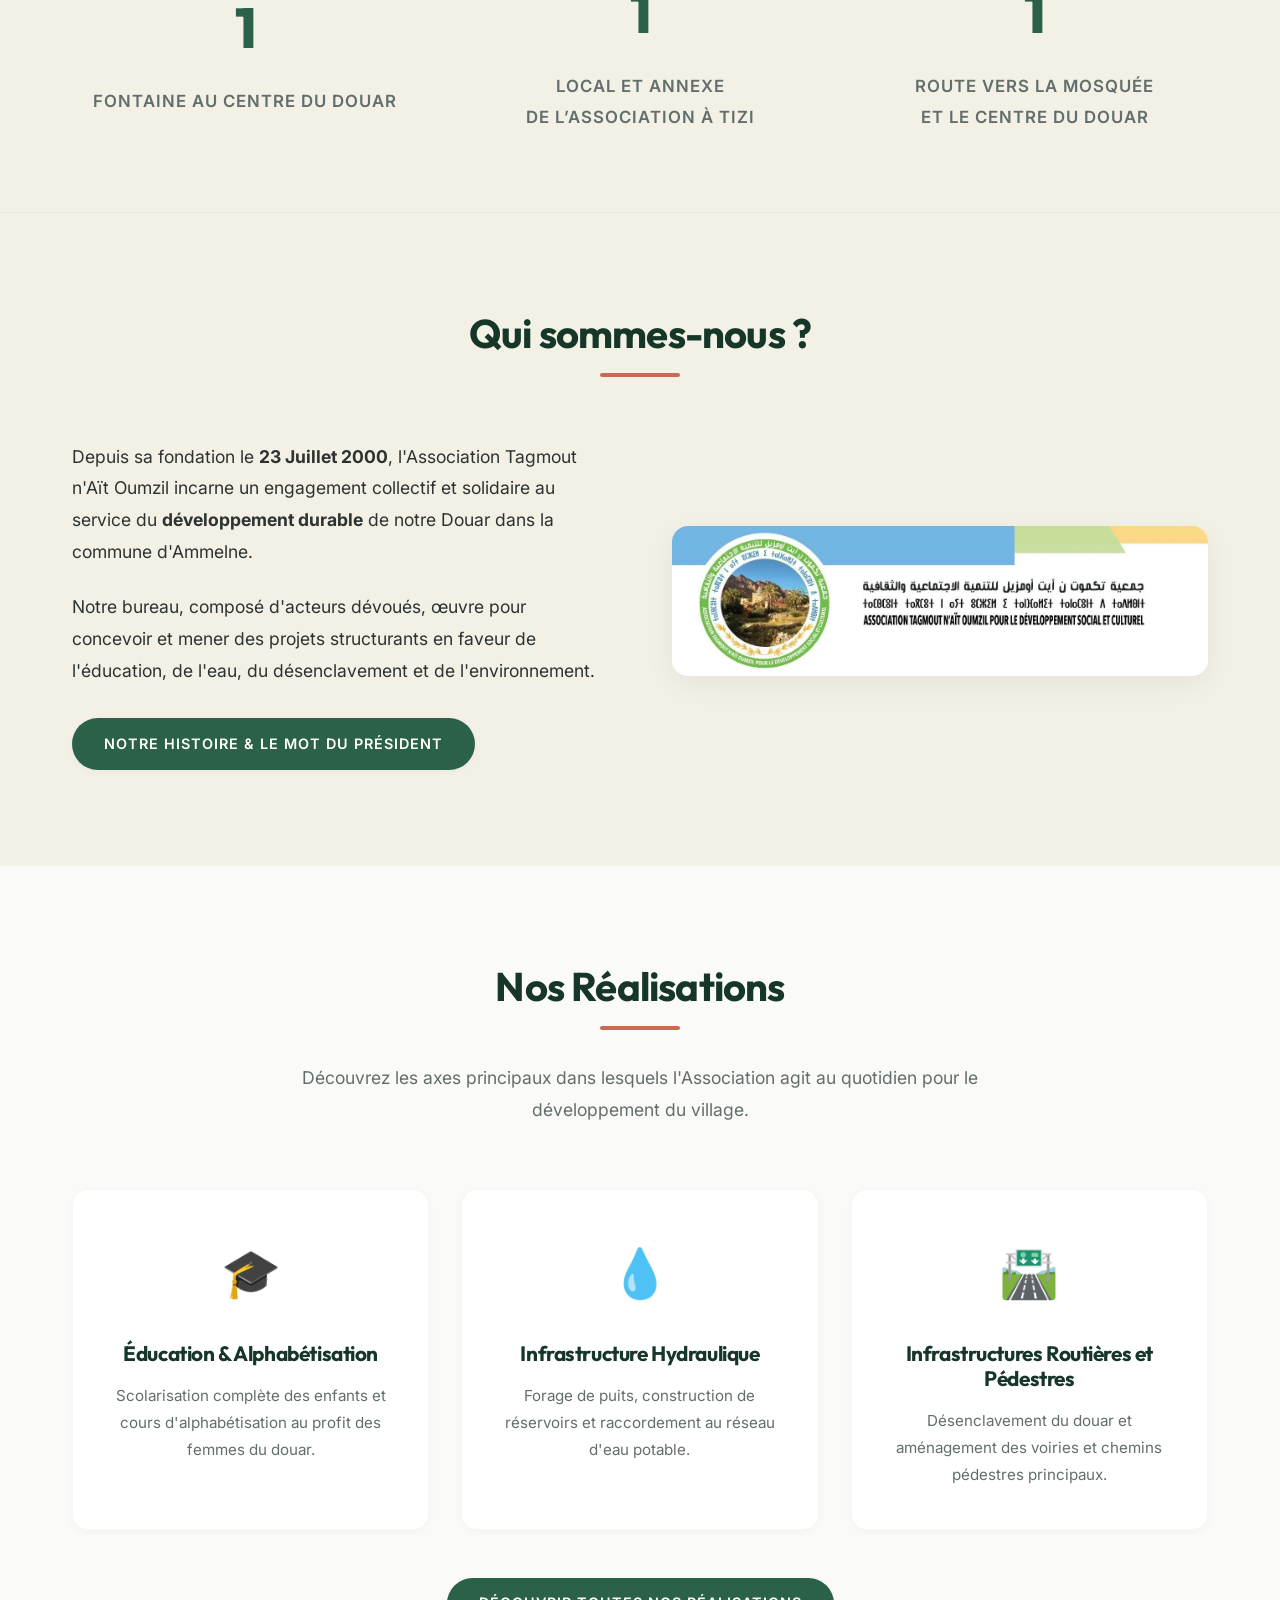
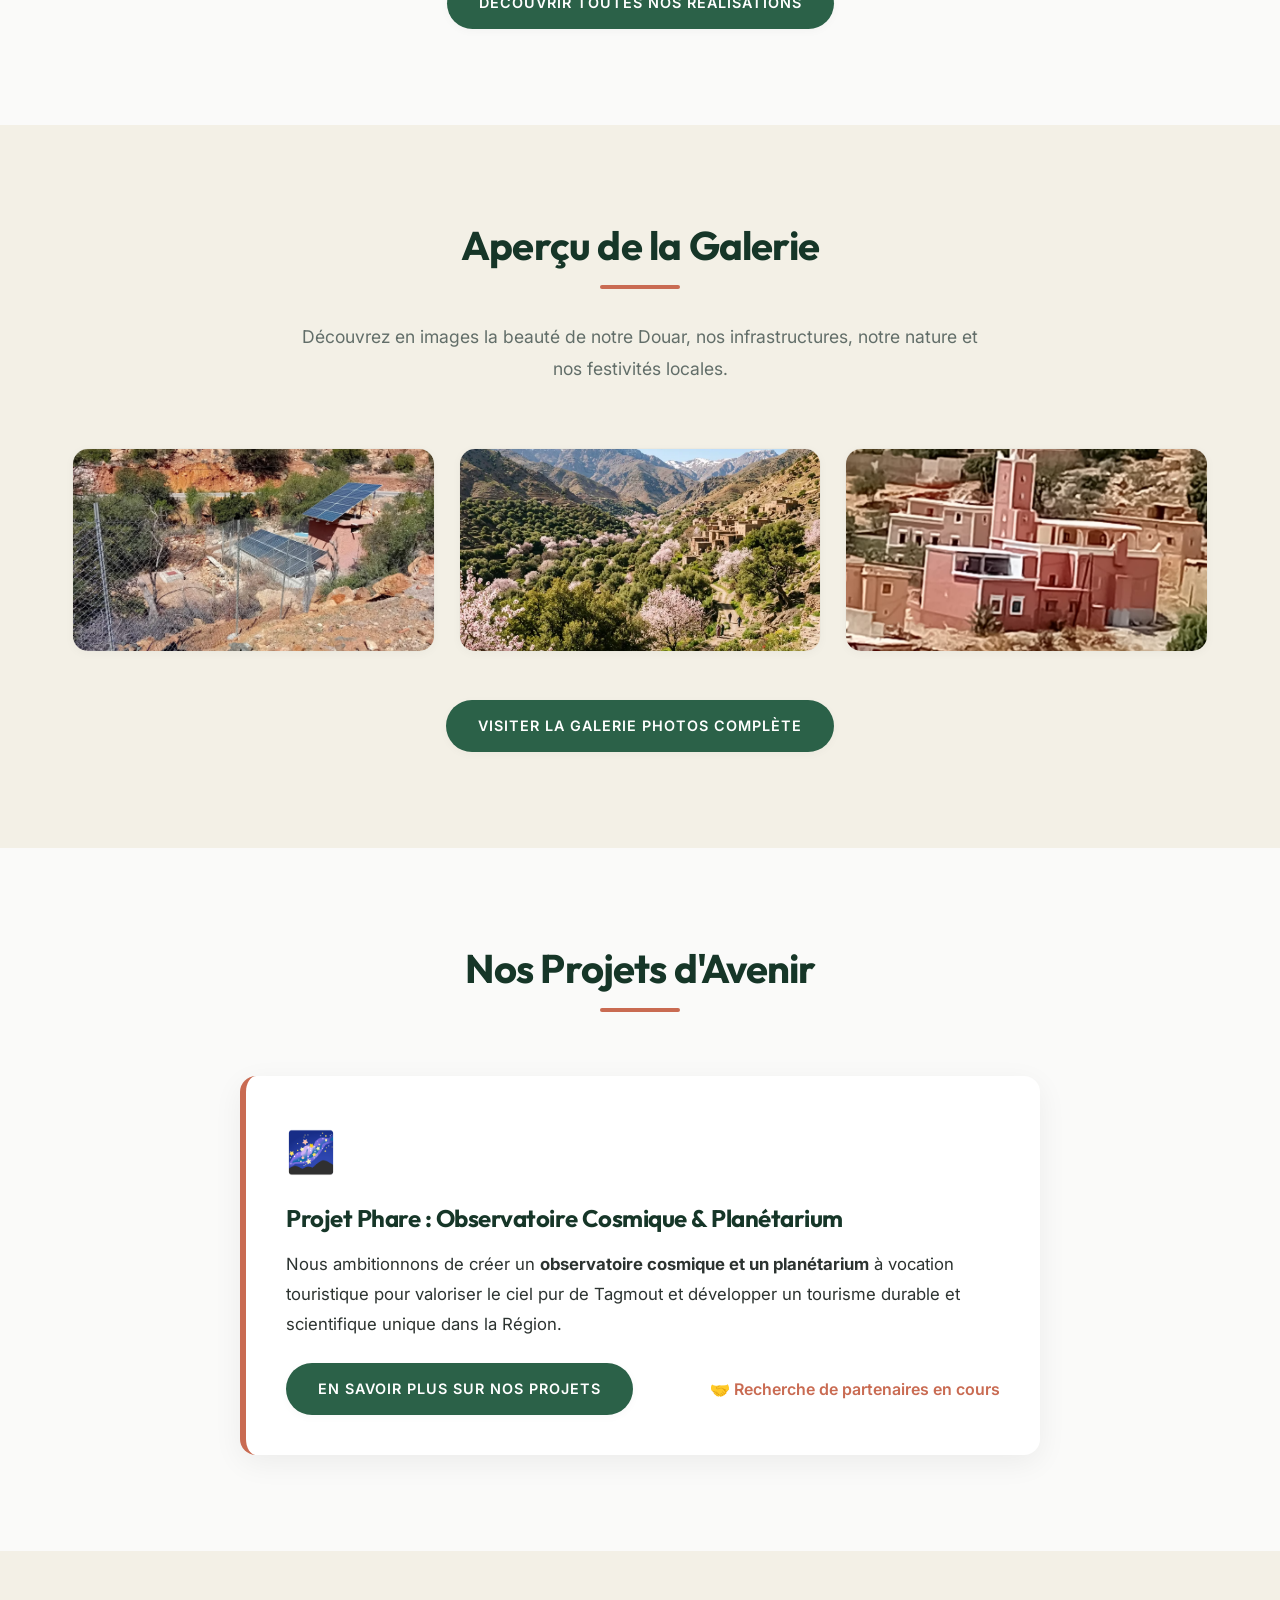
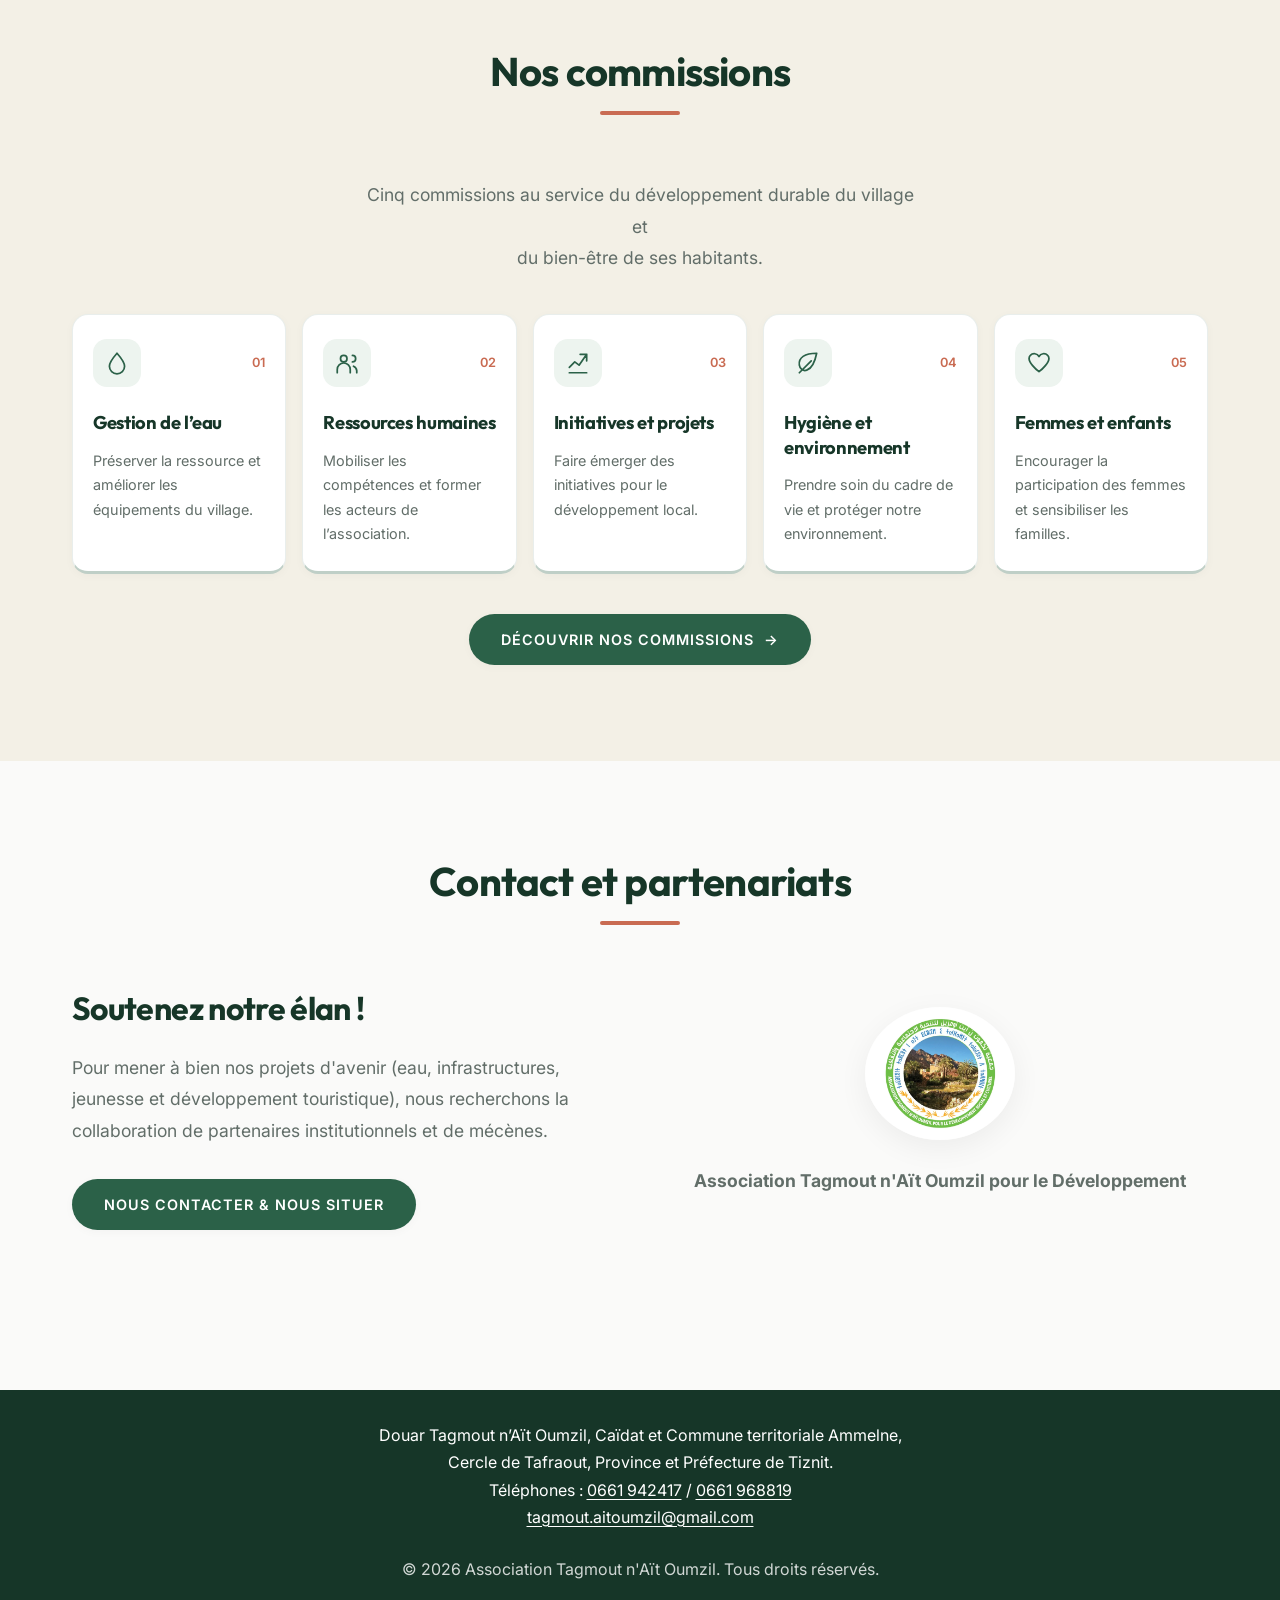
==== commit 6ae1a312: "fix: corriger les textes des impacts et realisations hydrauliques" ====
--- a/index.html
+++ b/index.html
@@ -100,7 +100,7 @@
             </div>
             <div class="stat-item scroll-reveal" style="transition-delay: 0.9s;">
                 <div class="stat-number"><span class="counter" data-target="1">0</span></div>
-                <p>Ensemble local et annexe<br>de l’Association à Tizi</p>
+                <p>local et annexe<br>de l’Association à Tizi</p>
             </div>
             <div class="stat-item scroll-reveal" style="transition-delay: 1s;">
                 <div class="stat-number"><span class="counter" data-target="1">0</span></div>
